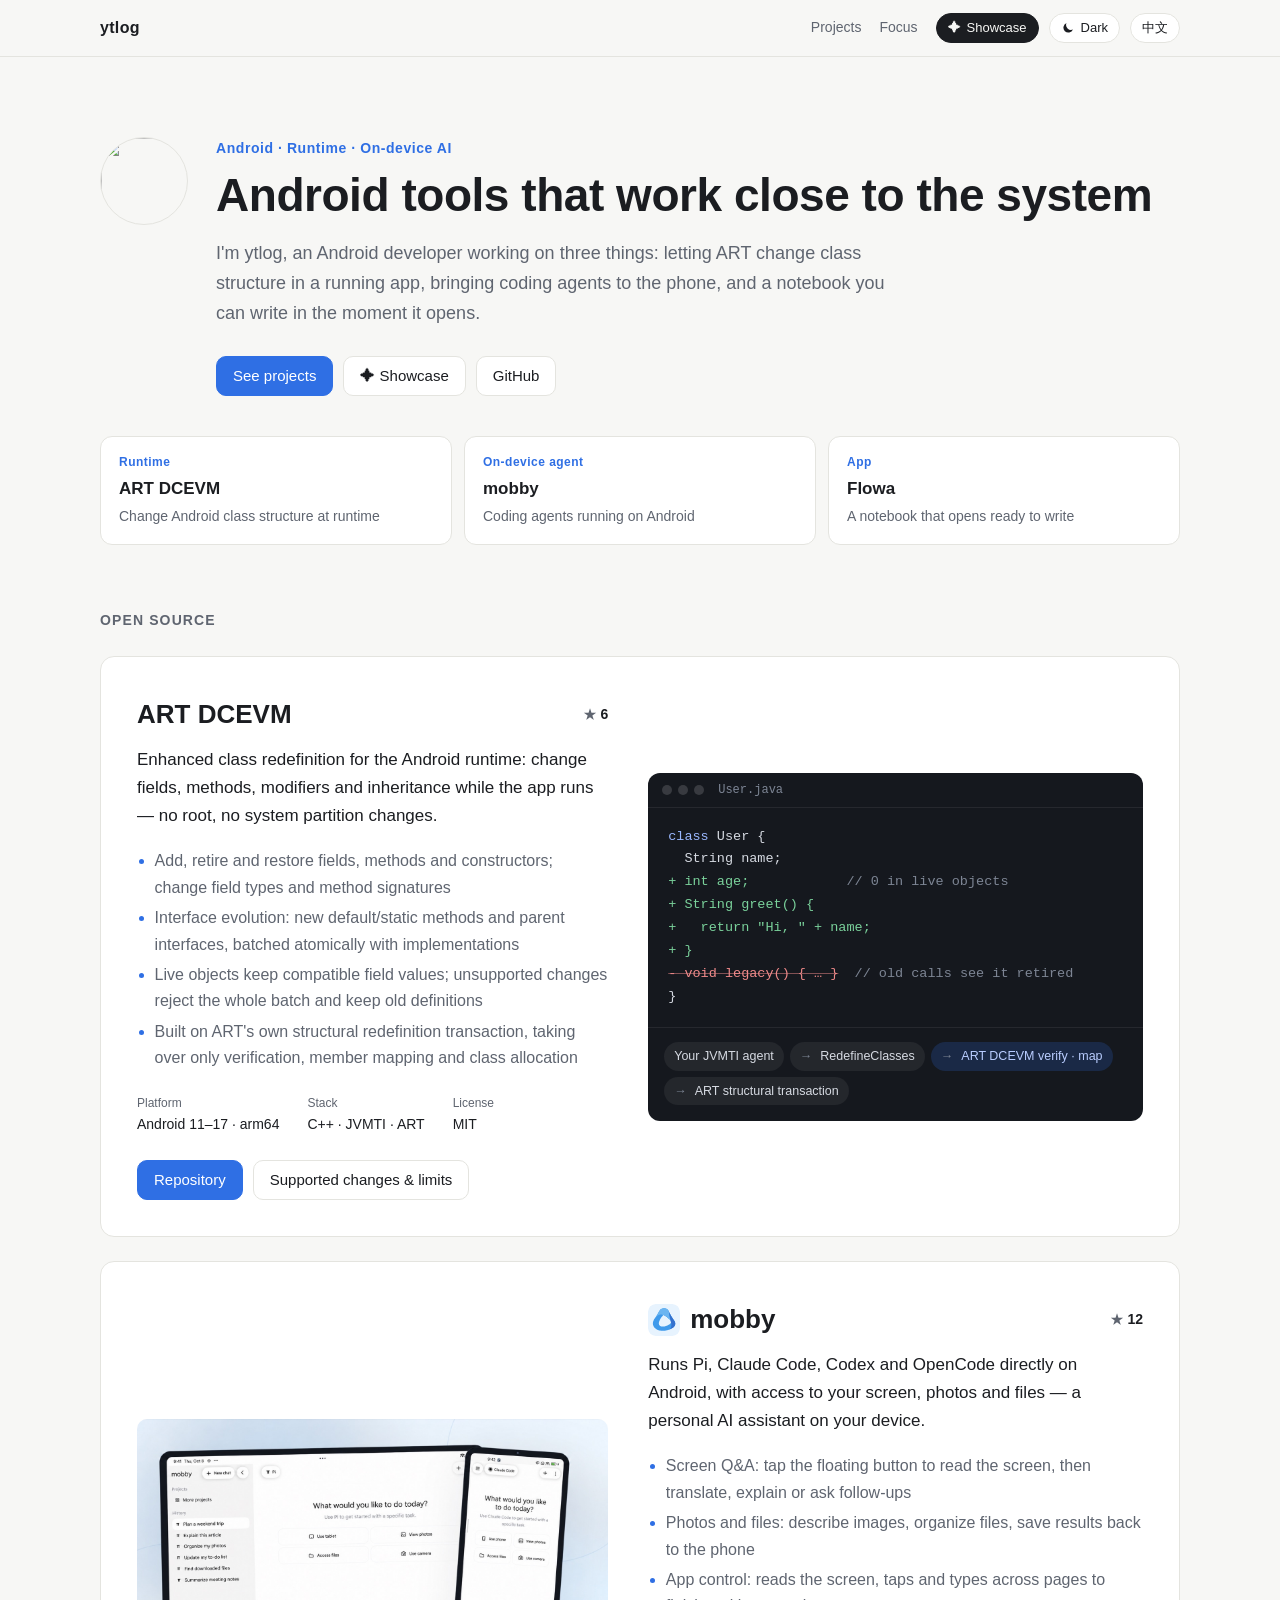
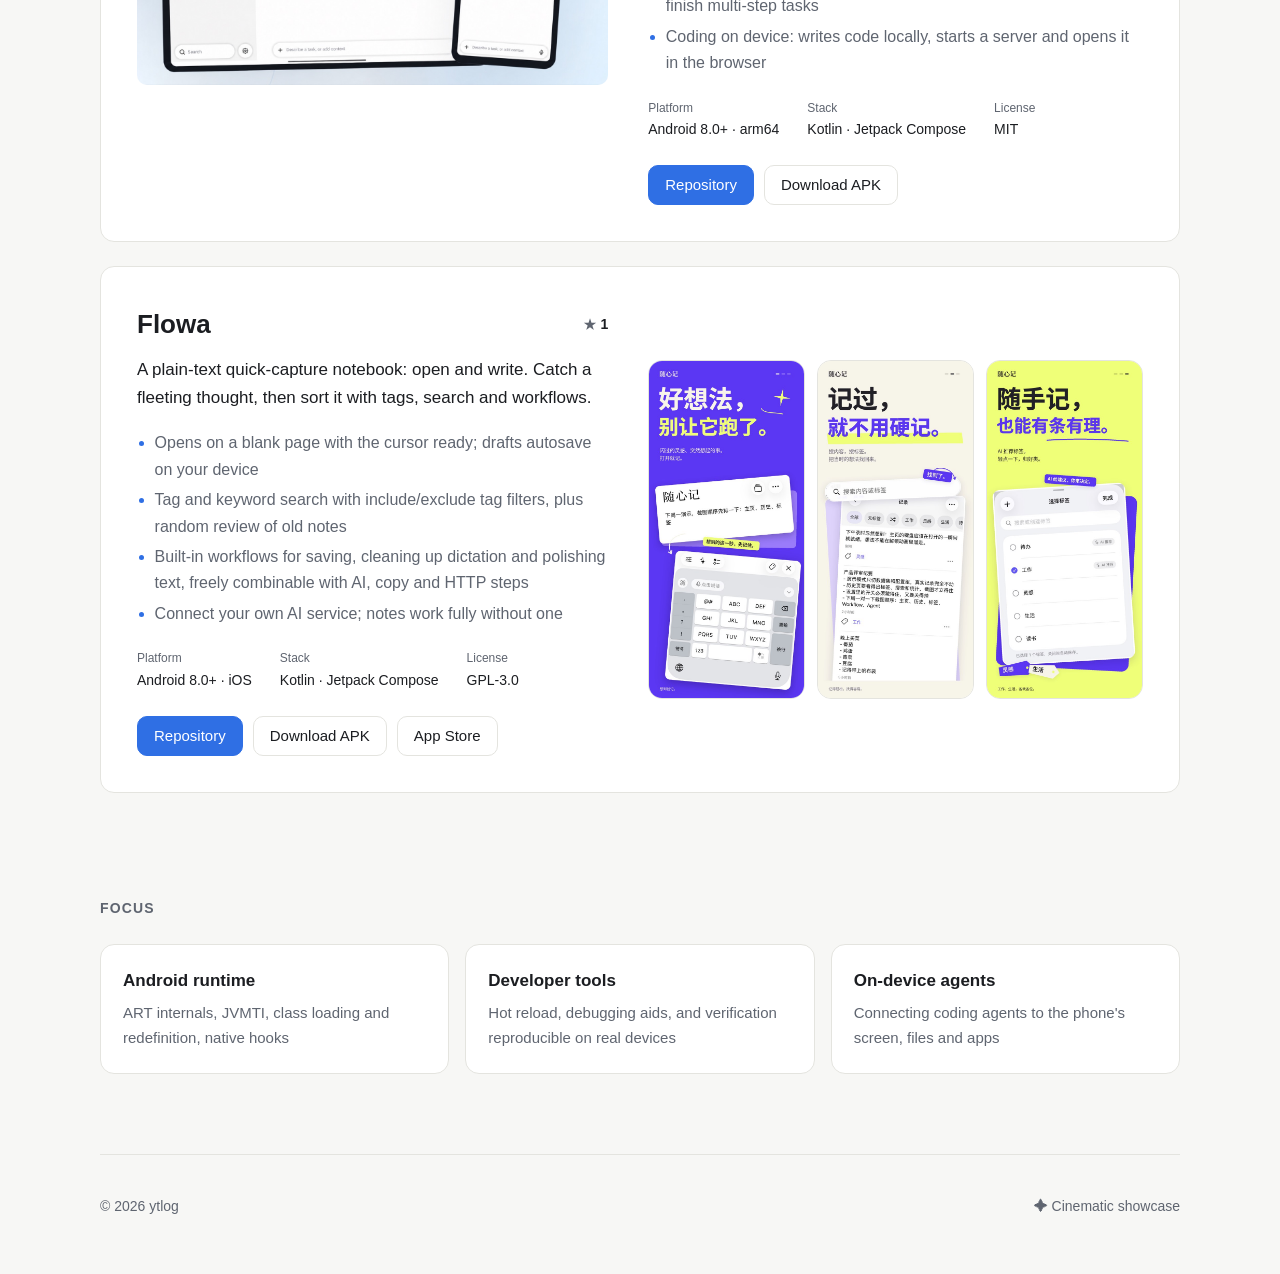
==== index.html @ 9a49a9da "Version overview assets so cached old files are not reused style.css and main.js used to hold the ci" ====
<!doctype html>
<html lang="zh-CN">
<head>
  <meta charset="utf-8">
  <meta name="viewport" content="width=device-width, initial-scale=1">
  <title>ytlog · 作品集</title>
  <meta name="description" content="ytlog 的开源作品：ART DCEVM（Android 运行时类结构热重定义）、mobby（在 Android 上运行 Code Agent）与随心记 Flowa（打开即写的速记应用）。">
  <meta property="og:title" content="ytlog · Portfolio">
  <meta property="og:description" content="ART DCEVM, mobby and Flowa — Android runtime, on-device agent and note-taking projects.">
  <meta property="og:image" content="https://ytlog.github.io/assets/mobby-poster-en.jpg">
  <link rel="icon" href="https://github.com/ytlog.png?size=64">
  <script>
    (function () {
      var t = new URLSearchParams(location.search).get("theme");
      if (!t) { try { t = localStorage.getItem("theme"); } catch (e) {} }
      if (t === "black" || t === "white") document.documentElement.dataset.theme = t;
    })();
  </script>
  <link rel="stylesheet" href="style.css?v=2">
</head>
<body>
  <header class="topbar">
    <div class="wrap topbar-inner">
      <a class="brand" href="#top">ytlog</a>
      <nav class="nav">
        <a class="nav-text" href="#projects" data-i18n="nav.projects">作品</a>
        <a class="nav-text" href="#focus" data-i18n="nav.focus">方向</a>
        <a class="chip showcase-link" href="showcase.html"><span aria-hidden="true">✦</span><span data-i18n="nav.showcase">沉浸版</span></a>
        <button class="chip" id="theme-toggle" type="button" aria-label="Toggle dark mode">
          <svg class="i-moon" viewBox="0 0 24 24" aria-hidden="true"><path d="M20.5 14.6A8.5 8.5 0 0 1 9.4 3.5a8.5 8.5 0 1 0 11.1 11.1z"/></svg>
          <svg class="i-sun" viewBox="0 0 24 24" aria-hidden="true"><circle cx="12" cy="12" r="4.2"/><path d="M12 1.8v3M12 19.2v3M1.8 12h3M19.2 12h3M4.8 4.8l2.1 2.1M17.1 17.1l2.1 2.1M4.8 19.2l2.1-2.1M17.1 6.9l2.1-2.1"/></svg>
          <span class="chip-label" id="theme-label">深色</span>
        </button>
        <button class="chip" id="lang-toggle" type="button" aria-label="Switch language">EN</button>
      </nav>
    </div>
  </header>

  <main id="top">
    <section class="hero wrap">
      <img class="avatar" src="https://github.com/ytlog.png?size=192" alt="" width="88" height="88">
      <div>
        <p class="eyebrow" data-i18n="hero.eyebrow">Android · 运行时 · 端侧 AI</p>
        <h1 data-i18n="hero.title">做贴近系统的 Android 工具</h1>
        <p class="lede" data-i18n="hero.lede">我是 ytlog，一名 Android 开发者。正在做三件事：让 ART 支持运行中修改类结构，把 Code Agent 搬到手机上，以及一款打开即写的速记应用。</p>
        <div class="hero-links">
          <a class="btn primary" href="#projects" data-i18n="hero.cta">看作品</a>
          <a class="btn" href="showcase.html"><span aria-hidden="true">✦</span>&nbsp;<span data-i18n="hero.showcase">沉浸版</span></a>
          <a class="btn" href="https://github.com/ytlog" target="_blank" rel="noopener">GitHub</a>
        </div>
      </div>
    </section>

    <!-- At a glance: one line per project -->
    <section class="wrap glance" aria-label="Projects at a glance">
      <a class="glance-card" href="#dcevm">
        <span class="glance-kind" data-i18n="kind.runtime">运行时</span>
        <strong>ART DCEVM</strong>
        <span data-i18n="dcevm.short">运行中修改 Android 类结构</span>
      </a>
      <a class="glance-card" href="#mobby">
        <span class="glance-kind" data-i18n="kind.agent">端侧 Agent</span>
        <strong>mobby</strong>
        <span data-i18n="mobby.short">在 Android 上运行 Code Agent</span>
      </a>
      <a class="glance-card" href="#flowa">
        <span class="glance-kind" data-i18n="kind.app">应用</span>
        <strong>Flowa</strong>
        <span data-i18n="flowa.short">打开即写的速记工具</span>
      </a>
    </section>

    <section id="projects" class="wrap section">
      <h2 class="section-title" data-i18n="projects.title">开源作品</h2>

      <!-- ART DCEVM -->
      <article class="project" id="dcevm">
        <div class="project-body">
          <div class="project-head">
            <h3>ART DCEVM</h3>
            <span class="stars" data-repo="art-dcevm" title="GitHub stars">★ <b>6</b></span>
          </div>
          <p class="tagline" data-i18n="dcevm.tagline">Android 运行时类重定义增强库：应用运行中修改字段、方法、修饰符与继承关系，无需 root，不改系统分区。</p>
          <ul class="points">
            <li data-i18n="dcevm.p1">字段、方法、构造器的新增、退役与恢复，字段类型与方法签名变化</li>
            <li data-i18n="dcevm.p2">接口演进：新增 default/static 方法与父接口，与实现类同批原子提交</li>
            <li data-i18n="dcevm.p3">已有对象保留兼容字段值；不支持的变化整批拒绝，旧定义不受影响</li>
            <li data-i18n="dcevm.p4">以 ART 自带的结构重定义事务为引擎，只接管校验、成员映射与类分配</li>
          </ul>
          <dl class="facts">
            <div><dt data-i18n="facts.platform">平台</dt><dd>Android 11–17 · arm64</dd></div>
            <div><dt data-i18n="facts.stack">技术</dt><dd>C++ · JVMTI · ART</dd></div>
            <div><dt data-i18n="facts.license">许可</dt><dd>MIT</dd></div>
          </dl>
          <div class="project-links">
            <a class="btn primary" href="https://github.com/ytlog/art-dcevm" target="_blank" rel="noopener" data-i18n="links.repo">查看仓库</a>
            <a class="btn" href="https://github.com/ytlog/art-dcevm/blob/main/docs/LIMITATIONS.md" target="_blank" rel="noopener" data-i18n-href="dcevm.docsHref" data-i18n="dcevm.docs">支持范围与限制</a>
          </div>
        </div>
        <figure class="project-visual code-card" aria-label="Class change example">
          <div class="code-bar"><span></span><span></span><span></span><em>User.java</em></div>
<pre><code><span class="k">class</span> User {
  String name;
<span class="add">+ int age;</span>            <span class="c" data-i18n="code.c1">// 已有对象为 0</span>
<span class="add">+ String greet() {</span>
<span class="add">+   return "Hi, " + name;</span>
<span class="add">+ }</span>
<span class="del">- void legacy() { … }</span>  <span class="c" data-i18n="code.c2">// 旧调用按退役语义</span>
}</code></pre>
          <figcaption>
            <ol class="flow">
              <li data-i18n="flow.1">你的 JVMTI Agent</li>
              <li>RedefineClasses</li>
              <li data-i18n="flow.3">ART DCEVM 校验 · 映射</li>
              <li data-i18n="flow.4">ART 结构事务</li>
            </ol>
          </figcaption>
        </figure>
      </article>

      <!-- mobby -->
      <article class="project" id="mobby">
        <div class="project-body">
          <div class="project-head">
            <h3><img class="icon" src="assets/mobby-icon.svg" alt="" width="32" height="32">mobby</h3>
            <span class="stars" data-repo="mobby" title="GitHub stars">★ <b>12</b></span>
          </div>
          <p class="tagline" data-i18n="mobby.tagline">让 Pi、Claude Code、Codex、OpenCode 直接在 Android 设备上运行，接入屏幕、相册与文件，成为你的个人 AI 助手。</p>
          <ul class="points">
            <li data-i18n="mobby.p1">页面问答：悬浮球识别屏幕，翻译、解释、继续追问</li>
            <li data-i18n="mobby.p2">照片与文件：描述图片、整理文件，结果存回手机</li>
            <li data-i18n="mobby.p3">操作 App：读屏、点按、输入，跨页面完成多步任务</li>
            <li data-i18n="mobby.p4">设备上编程：在本机写代码、起本地服务并在浏览器打开</li>
          </ul>
          <dl class="facts">
            <div><dt data-i18n="facts.platform">平台</dt><dd>Android 8.0+ · arm64</dd></div>
            <div><dt data-i18n="facts.stack">技术</dt><dd>Kotlin · Jetpack Compose</dd></div>
            <div><dt data-i18n="facts.license">许可</dt><dd>MIT</dd></div>
          </dl>
          <div class="project-links">
            <a class="btn primary" href="https://github.com/ytlog/mobby" target="_blank" rel="noopener" data-i18n="links.repo">查看仓库</a>
            <a class="btn" href="https://github.com/ytlog/mobby/releases" target="_blank" rel="noopener" data-i18n="links.apk">下载 APK</a>
          </div>
        </div>
        <figure class="project-visual poster">
          <img src="assets/mobby-poster-zh.jpg" data-src-zh="assets/mobby-poster-zh.jpg" data-src-en="assets/mobby-poster-en.jpg" alt="mobby 在 Android 平板与手机上" data-i18n-alt="mobby.alt" width="1400" height="788" loading="lazy">
        </figure>
      </article>

      <!-- Flowa -->
      <article class="project" id="flowa">
        <div class="project-body">
          <div class="project-head">
            <h3>Flowa<small data-i18n="flowa.cn">随心记</small></h3>
            <span class="stars" data-repo="Flowa" title="GitHub stars">★ <b>1</b></span>
          </div>
          <p class="tagline" data-i18n="flowa.tagline">打开即写的纯文本速记工具：接住一闪而过的想法，再用标签、搜索和工作流慢慢整理。</p>
          <ul class="points">
            <li data-i18n="flowa.p1">打开即是空白页：光标就绪，草稿自动保存在本机</li>
            <li data-i18n="flowa.p2">标签与关键词搜索，支持包含、排除标签筛选，随机回顾旧记录</li>
            <li data-i18n="flowa.p3">内置保存、整理口述、润色文案等工作流，可自由组合 AI、复制与 HTTP 步骤</li>
            <li data-i18n="flowa.p4">连接自己的 AI 服务；不配置也能完整使用记录功能</li>
          </ul>
          <dl class="facts">
            <div><dt data-i18n="facts.platform">平台</dt><dd>Android 8.0+ · iOS</dd></div>
            <div><dt data-i18n="facts.stack">技术</dt><dd>Kotlin · Jetpack Compose</dd></div>
            <div><dt data-i18n="facts.license">许可</dt><dd>GPL-3.0</dd></div>
          </dl>
          <div class="project-links">
            <a class="btn primary" href="https://github.com/ytlog/Flowa" target="_blank" rel="noopener" data-i18n="links.repo">查看仓库</a>
            <a class="btn" href="https://github.com/ytlog/Flowa/releases/latest" target="_blank" rel="noopener" data-i18n="links.apk">下载 APK</a>
            <a class="btn" href="https://apps.apple.com/cn/app/%E9%9A%8F%E5%BF%83%E8%AE%B0-%E6%89%93%E5%BC%80%E5%8D%B3%E5%86%99/id6778762693" target="_blank" rel="noopener">App Store</a>
          </div>
        </div>
        <figure class="project-visual phones">
          <img src="assets/flowa-quick-capture.jpg" alt="打开即写，随时接住灵感" data-i18n-alt="flowa.alt1" width="598" height="1300" loading="lazy">
          <img src="assets/flowa-search-and-review.jpg" alt="搜索内容和标签，找回记录" data-i18n-alt="flowa.alt2" width="598" height="1300" loading="lazy">
          <img src="assets/flowa-tags.jpg" alt="通过标签整理零散想法" data-i18n-alt="flowa.alt3" width="598" height="1300" loading="lazy">
        </figure>
      </article>
    </section>

    <section id="focus" class="wrap section">
      <h2 class="section-title" data-i18n="focus.title">关注方向</h2>
      <div class="focus-grid">
        <div class="focus">
          <h3 data-i18n="focus.a.t">Android 运行时</h3>
          <p data-i18n="focus.a.d">ART 内部机制、JVMTI、类加载与重定义、Native Hook</p>
        </div>
        <div class="focus">
          <h3 data-i18n="focus.b.t">开发者工具</h3>
          <p data-i18n="focus.b.d">热重载、调试辅助，以及在真机上可复核的验证流程</p>
        </div>
        <div class="focus">
          <h3 data-i18n="focus.c.t">端侧智能体</h3>
          <p data-i18n="focus.c.d">把 Code Agent 接入手机的屏幕、文件与应用能力</p>
        </div>
      </div>
    </section>
  </main>

  <footer class="wrap footer">
    <span>© 2026 ytlog</span>
    <a href="showcase.html"><span aria-hidden="true">✦</span> <span data-i18n="footer.showcase">沉浸版作品集</span></a>
  </footer>

  <script src="main.js?v=2"></script>
</body>
</html>
---- style.css ----
/* Overview page. Light by default, dark from the system or the toggle.
   The toggle stores "black" / "white", the same key the showcase page uses. */
:root {
  --bg: #f7f7f5;
  --surface: #ffffff;
  --text: #1b1d21;
  --muted: #5f6570;
  --line: #e4e4df;
  --accent: #2f6fe4;
  --accent-ink: #ffffff;
  --code-bg: #15181e;
  --code-text: #d6dae2;
  --code-muted: #7d8594;
  --add: #7ad19b;
  --del: #f08a8a;
  --radius: 14px;
  --mono: ui-monospace, SFMono-Regular, Menlo, Consolas, monospace;
  color-scheme: light;
}

@media (prefers-color-scheme: dark) {
  :root:not([data-theme="white"]) {
    --bg: #101216;
    --surface: #171a20;
    --text: #e8eaee;
    --muted: #9aa1ad;
    --line: #262a32;
    --accent: #6c9bff;
    --accent-ink: #0d1016;
    --code-bg: #0b0d11;
    color-scheme: dark;
  }
}
:root[data-theme="black"] {
  --bg: #101216;
  --surface: #171a20;
  --text: #e8eaee;
  --muted: #9aa1ad;
  --line: #262a32;
  --accent: #6c9bff;
  --accent-ink: #0d1016;
  --code-bg: #0b0d11;
  color-scheme: dark;
}

* { box-sizing: border-box; }
html { scroll-behavior: smooth; scroll-padding-top: 72px; }
body {
  margin: 0;
  background: var(--bg);
  color: var(--text);
  font: 16px/1.65 -apple-system, BlinkMacSystemFont, "Segoe UI", "PingFang SC", "Hiragino Sans GB", "Microsoft YaHei", sans-serif;
  -webkit-font-smoothing: antialiased;
}
a { color: inherit; }
.wrap { width: min(1080px, 100% - 32px); margin-inline: auto; }

/* top bar */
.topbar {
  position: sticky; top: 0; z-index: 10;
  background: color-mix(in srgb, var(--bg) 85%, transparent);
  backdrop-filter: saturate(1.4) blur(10px);
  border-bottom: 1px solid var(--line);
}
.topbar-inner { display: flex; align-items: center; justify-content: space-between; height: 56px; }
.brand { font-weight: 700; text-decoration: none; letter-spacing: .02em; }
.nav { display: flex; align-items: center; gap: 10px; font-size: 14px; }
.nav-text { text-decoration: none; color: var(--muted); margin-right: 8px; }
.nav-text:hover { color: var(--text); }
.chip {
  display: inline-flex; align-items: center; gap: 6px; height: 30px;
  font: inherit; font-size: 13px; cursor: pointer; text-decoration: none;
  padding: 0 11px; border-radius: 999px;
  border: 1px solid var(--line); background: var(--surface); color: var(--text);
}
.chip:hover { border-color: var(--muted); }
.chip svg { width: 14px; height: 14px; fill: none; stroke: currentColor; stroke-width: 1.8; stroke-linecap: round; }
.chip .i-moon { fill: currentColor; stroke: none; }
.chip .i-sun { display: none; }
.dark .chip .i-sun { display: block; }
.dark .chip .i-moon { display: none; }
.showcase-link { background: var(--text); color: var(--bg); border-color: var(--text); }
.showcase-link:hover { opacity: .85; border-color: var(--text); }

/* hero */
.hero { display: flex; gap: 28px; align-items: flex-start; padding: 80px 0 40px; }
.avatar { border-radius: 50%; border: 1px solid var(--line); flex: none; }
.eyebrow { margin: 0 0 8px; color: var(--accent); font-size: 14px; font-weight: 600; letter-spacing: .04em; }
h1 { margin: 0; font-size: clamp(30px, 5vw, 46px); line-height: 1.2; letter-spacing: -.01em; }
.lede { max-width: 680px; margin: 16px 0 28px; color: var(--muted); font-size: 18px; }
.hero-links, .project-links { display: flex; flex-wrap: wrap; gap: 10px; }

.btn {
  display: inline-flex; align-items: center; height: 40px; padding: 0 16px;
  border-radius: 10px; border: 1px solid var(--line); background: var(--surface);
  font-size: 15px; font-weight: 500; text-decoration: none;
  transition: border-color .15s, transform .15s;
}
.btn:hover { border-color: var(--muted); }
.btn.primary { background: var(--accent); border-color: var(--accent); color: var(--accent-ink); }
.btn.primary:hover { transform: translateY(-1px); }

/* at a glance */
.glance { display: grid; grid-template-columns: repeat(3, 1fr); gap: 12px; padding-bottom: 24px; }
.glance-card {
  display: flex; flex-direction: column; gap: 2px; padding: 16px 18px;
  background: var(--surface); border: 1px solid var(--line); border-radius: 12px;
  text-decoration: none; transition: border-color .15s, transform .15s;
}
.glance-card:hover { border-color: var(--muted); transform: translateY(-1px); }
.glance-card strong { font-size: 17px; }
.glance-card span:last-child { color: var(--muted); font-size: 14px; }
.glance-kind { font-size: 12px; color: var(--accent); font-weight: 600; letter-spacing: .04em; }

/* projects */
.section { padding: 40px 0; }
.section-title { margin: 0 0 24px; font-size: 14px; font-weight: 600; color: var(--muted); text-transform: uppercase; letter-spacing: .08em; }

.project {
  display: grid; grid-template-columns: 1fr 1.05fr; gap: 40px; align-items: center;
  padding: 36px; margin-bottom: 24px; scroll-margin-top: 72px;
  background: var(--surface); border: 1px solid var(--line); border-radius: var(--radius);
}
.project:nth-of-type(even) .project-visual { order: -1; }
.project-head { display: flex; align-items: center; justify-content: space-between; gap: 12px; }
.project h3 { display: flex; align-items: center; gap: 10px; margin: 0; font-size: 26px; }
.project h3 small { font-size: 15px; font-weight: 500; color: var(--muted); }
.icon { border-radius: 8px; }
.stars { font-size: 14px; color: var(--muted); white-space: nowrap; }
.stars b { color: var(--text); font-weight: 600; }
.tagline { margin: 10px 0 18px; font-size: 17px; }
.points { margin: 0 0 22px; padding-left: 1.1em; color: var(--muted); }
.points li { margin: 4px 0; }
.points li::marker { color: var(--accent); }

.facts { display: flex; flex-wrap: wrap; gap: 8px 28px; margin: 0 0 24px; font-size: 14px; }
.facts dt { color: var(--muted); font-size: 12px; }
.facts dd { margin: 0; font-weight: 500; }

.project-visual { margin: 0; min-width: 0; }
.poster img { display: block; width: 100%; height: auto; border-radius: 10px; }
.phones { display: grid; grid-template-columns: repeat(3, 1fr); gap: 12px; }
.phones img { display: block; width: 100%; height: auto; border-radius: 14px; border: 1px solid var(--line); }

/* code card */
.code-card { background: var(--code-bg); border-radius: 12px; overflow: hidden; color: var(--code-text); }
.code-bar { display: flex; align-items: center; gap: 6px; padding: 10px 14px; border-bottom: 1px solid #ffffff12; }
.code-bar span { width: 10px; height: 10px; border-radius: 50%; background: #ffffff26; }
.code-bar em { margin-left: 8px; font: 12px var(--mono); font-style: normal; color: var(--code-muted); }
.code-card pre { margin: 0; padding: 18px 20px; overflow-x: auto; font: 13.5px/1.7 var(--mono); }
.code-card .k { color: #9ab8ff; }
.code-card .add { color: var(--add); }
.code-card .del { color: var(--del); text-decoration: line-through; text-decoration-color: #f08a8a80; }
.code-card .c { color: var(--code-muted); }
.code-card figcaption { padding: 14px 16px 16px; border-top: 1px solid #ffffff12; }
.flow { display: flex; flex-wrap: wrap; gap: 6px; margin: 0; padding: 0; list-style: none; font-size: 12.5px; }
.flow li { padding: 4px 10px; border-radius: 999px; background: #ffffff10; color: var(--code-text); }
.flow li + li::before { content: "→"; margin-right: 8px; color: var(--code-muted); }
.flow li:nth-child(3) { background: #2f6fe433; color: #b9cdff; }

/* focus */
.focus-grid { display: grid; grid-template-columns: repeat(3, 1fr); gap: 16px; }
.focus { padding: 22px; background: var(--surface); border: 1px solid var(--line); border-radius: var(--radius); }
.focus h3 { margin: 0 0 6px; font-size: 17px; }
.focus p { margin: 0; color: var(--muted); font-size: 15px; }

.footer {
  display: flex; justify-content: space-between; gap: 16px; flex-wrap: wrap;
  padding: 40px 0 56px; margin-top: 40px;
  color: var(--muted); font-size: 14px; border-top: 1px solid var(--line);
}
.footer a { text-decoration: none; }
.footer a:hover { color: var(--text); }

@media (max-width: 860px) {
  .project { grid-template-columns: 1fr; gap: 28px; padding: 24px; }
  .project:nth-of-type(even) .project-visual { order: 0; }
  .focus-grid, .glance { grid-template-columns: 1fr; }
}

@media (max-width: 560px) {
  .hero { flex-direction: column; gap: 20px; padding: 40px 0 28px; }
  .avatar { width: 72px; height: 72px; }
  .nav { gap: 6px; }
  .nav-text, .chip-label { display: none; }
  .chip { padding: 0 9px; }
  .project h3 { font-size: 22px; }
  .code-card pre { font-size: 12px; padding: 14px; }
  .phones { gap: 8px; }
  .phones img { border-radius: 10px; }
}
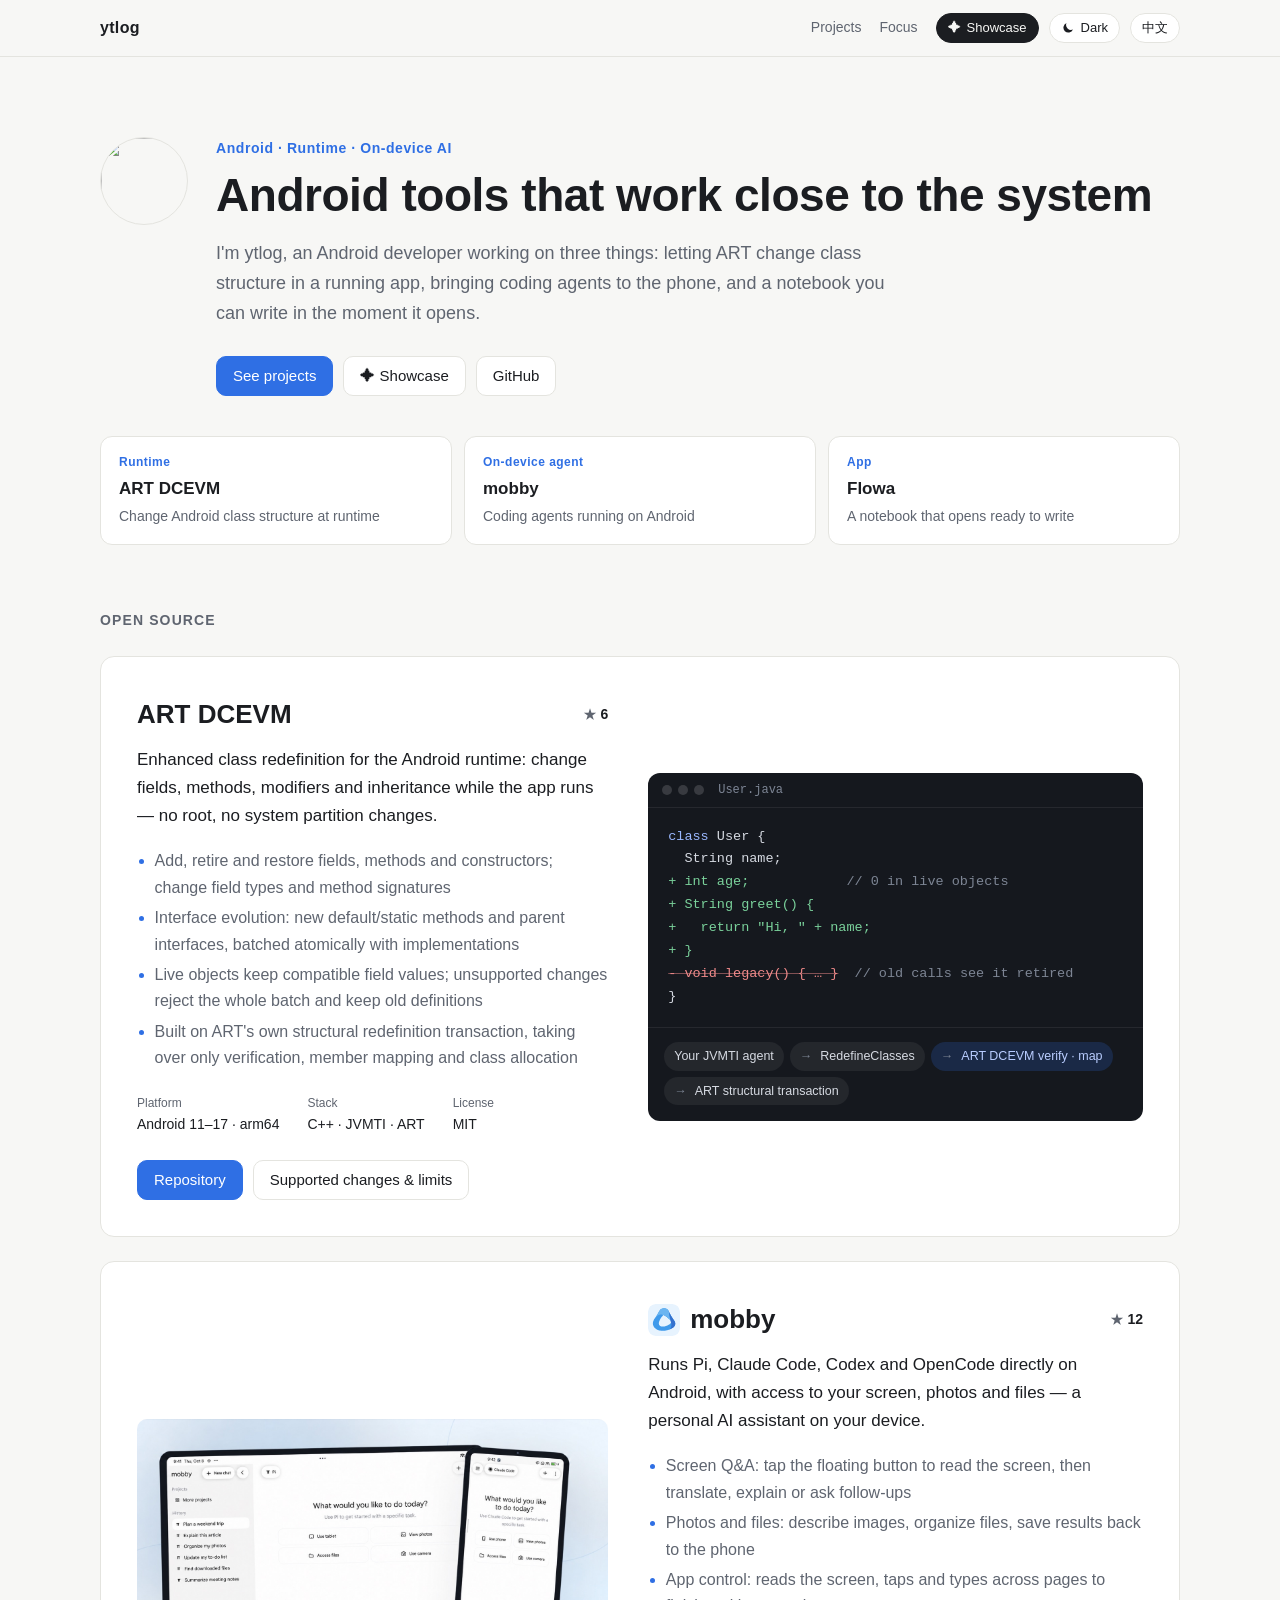
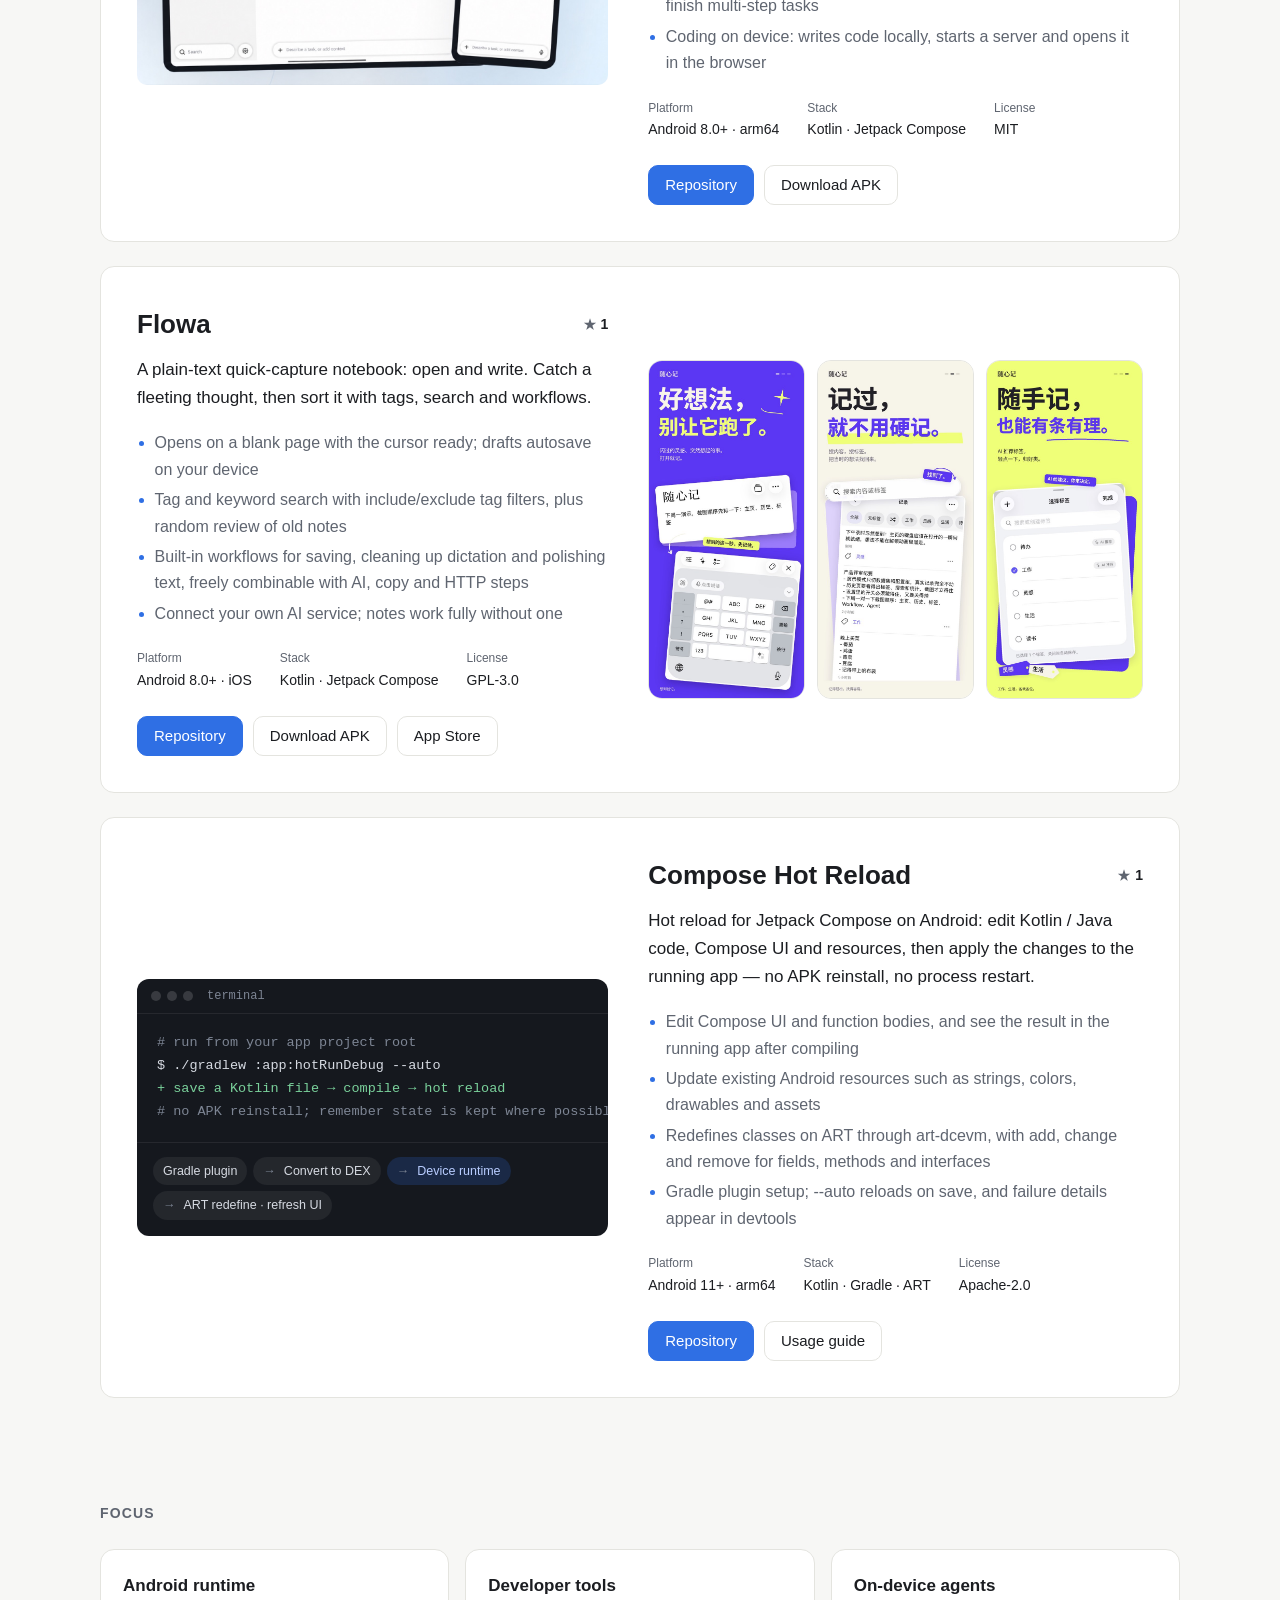
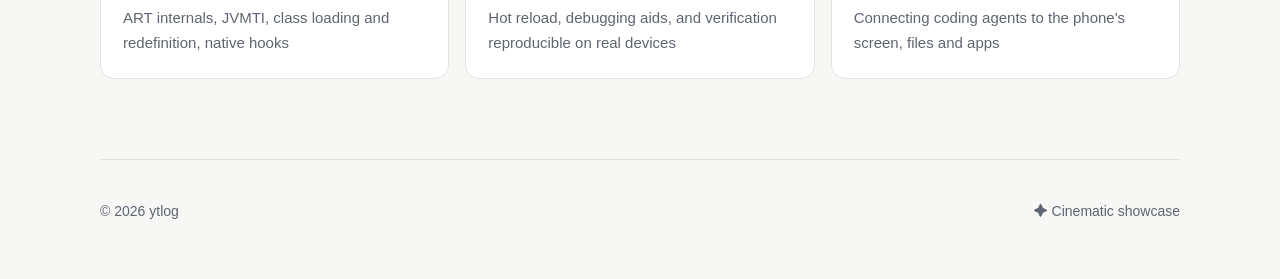
==== commit deef98dd: "Add Compose Hot Reload to the projects section Adds a project card for ytlog/android-compose-hotrelo" ====
--- a/index.html
+++ b/index.html
@@ -178,6 +178,47 @@
           <img src="assets/flowa-tags.jpg" alt="通过标签整理零散想法" data-i18n-alt="flowa.alt3" width="598" height="1300" loading="lazy">
         </figure>
       </article>
+
+      <!-- Android Compose Hot Reload -->
+      <article class="project" id="compose-hotreload">
+        <div class="project-body">
+          <div class="project-head">
+            <h3>Compose Hot Reload</h3>
+            <span class="stars" data-repo="android-compose-hotreload" title="GitHub stars">★ <b>1</b></span>
+          </div>
+          <p class="tagline" data-i18n="hotreload.tagline">为 Android Compose 应用提供热重载：修改 Kotlin / Java 代码、Compose UI 与资源后，无需重装 APK、无需重启进程，即可应用到正在运行的 App。</p>
+          <ul class="points">
+            <li data-i18n="hotreload.p1">编辑 Compose UI 与函数实现，编译后直接在运行中的 App 里看到结果</li>
+            <li data-i18n="hotreload.p2">支持修改已有的字符串、颜色、图片与 assets 等 Android 资源</li>
+            <li data-i18n="hotreload.p3">基于 art-dcevm 在 ART 上重定义类，支持字段、方法与接口的增删改</li>
+            <li data-i18n="hotreload.p4">Gradle 插件接入；--auto 模式保存即重载，失败原因在 devtools 中查看</li>
+          </ul>
+          <dl class="facts">
+            <div><dt data-i18n="facts.platform">平台</dt><dd>Android 11+ · arm64</dd></div>
+            <div><dt data-i18n="facts.stack">技术</dt><dd>Kotlin · Gradle · ART</dd></div>
+            <div><dt data-i18n="facts.license">许可</dt><dd>Apache-2.0</dd></div>
+          </dl>
+          <div class="project-links">
+            <a class="btn primary" href="https://github.com/ytlog/android-compose-hotreload" target="_blank" rel="noopener" data-i18n="links.repo">查看仓库</a>
+            <a class="btn" href="https://github.com/ytlog/android-compose-hotreload/blob/main/docs/android.md" target="_blank" rel="noopener" data-i18n="hotreload.guide">使用指南</a>
+          </div>
+        </div>
+        <figure class="project-visual code-card" aria-label="Hot reload command">
+          <div class="code-bar"><span></span><span></span><span></span><em>terminal</em></div>
+<pre><code><span class="c" data-i18n="hotreload.c1"># 在应用项目根目录运行</span>
+$ ./gradlew :app:hotRunDebug --auto
+<span class="add" data-i18n="hotreload.c3">+ 保存 Kotlin 文件 → 编译 → 热重载</span>
+<span class="c" data-i18n="hotreload.c2"># 无需重装 APK，remember 状态尽量保留</span></code></pre>
+          <figcaption>
+            <ol class="flow">
+              <li data-i18n="hotreload.f1">Gradle 插件</li>
+              <li data-i18n="hotreload.f2">转换为 DEX</li>
+              <li data-i18n="hotreload.f3">设备端运行时</li>
+              <li data-i18n="hotreload.f4">ART 重定义 · 刷新 UI</li>
+            </ol>
+          </figcaption>
+        </figure>
+      </article>
     </section>
 
     <section id="focus" class="wrap section">
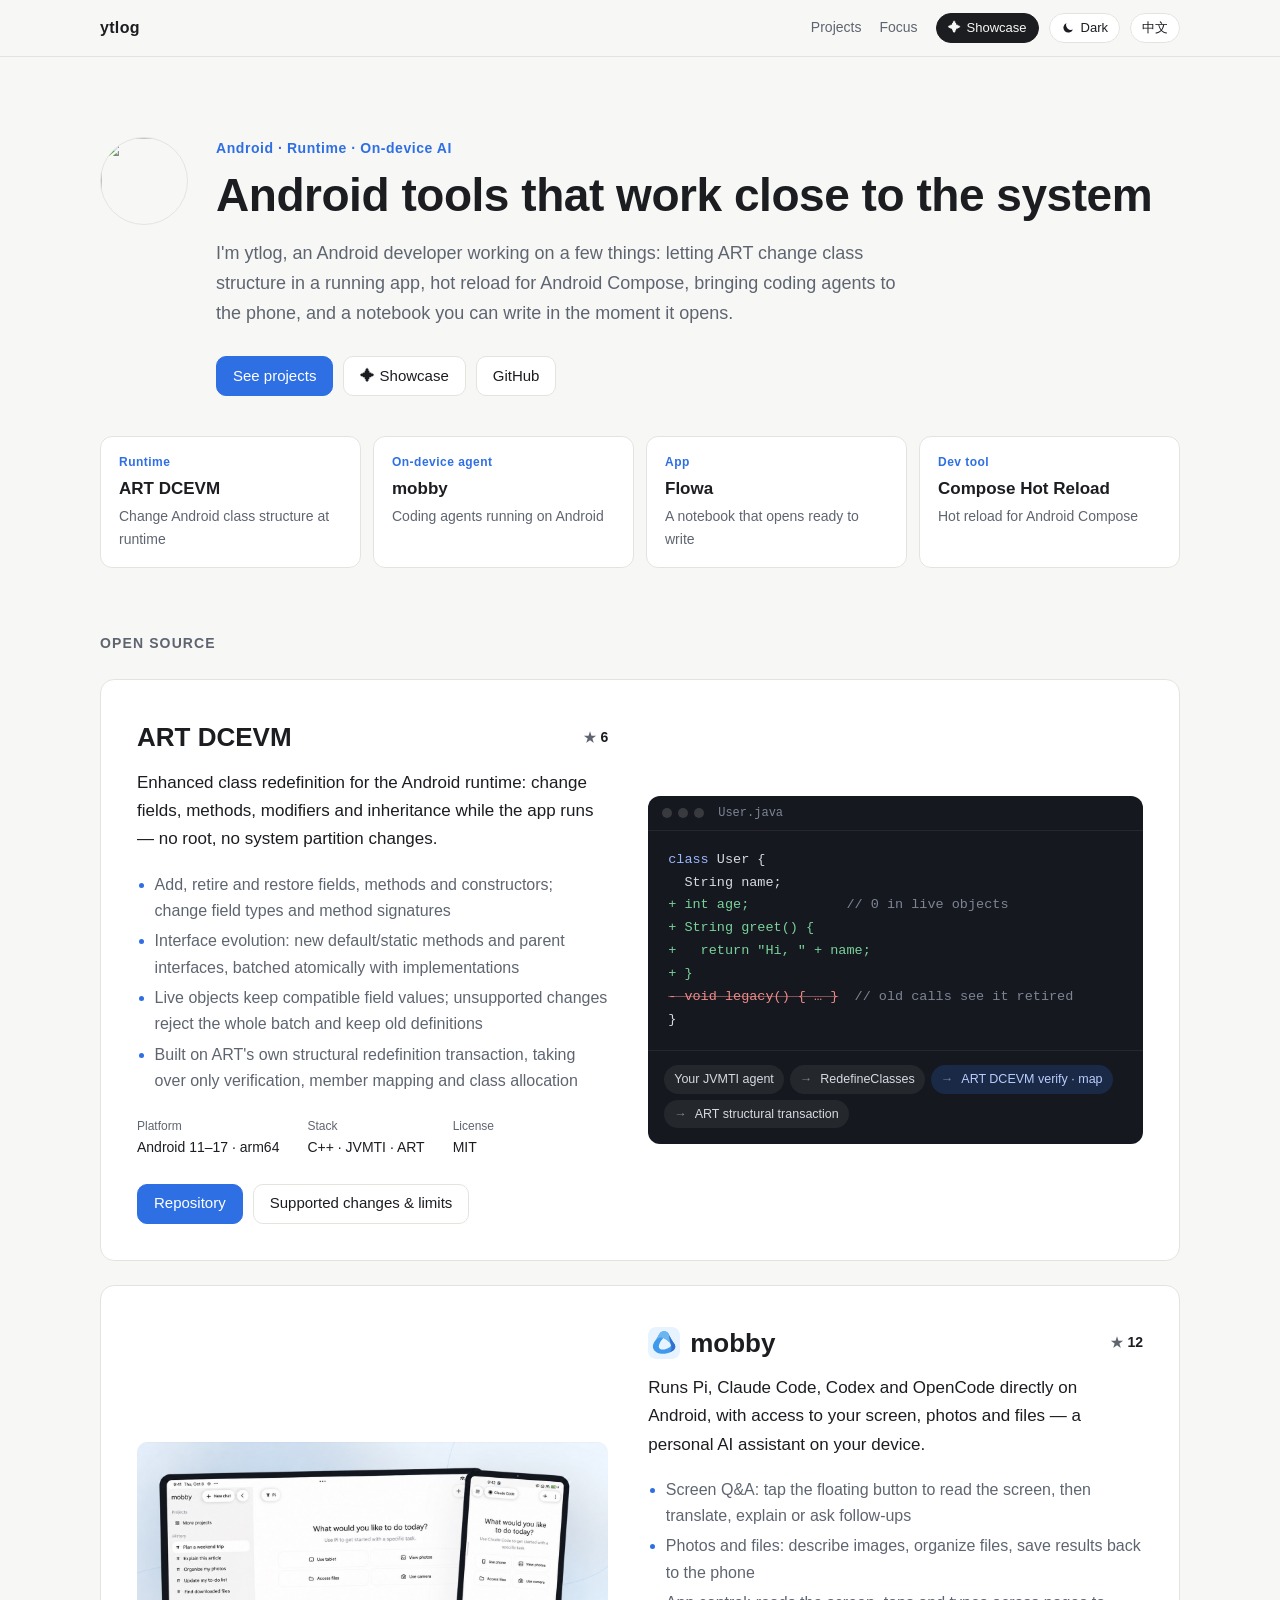
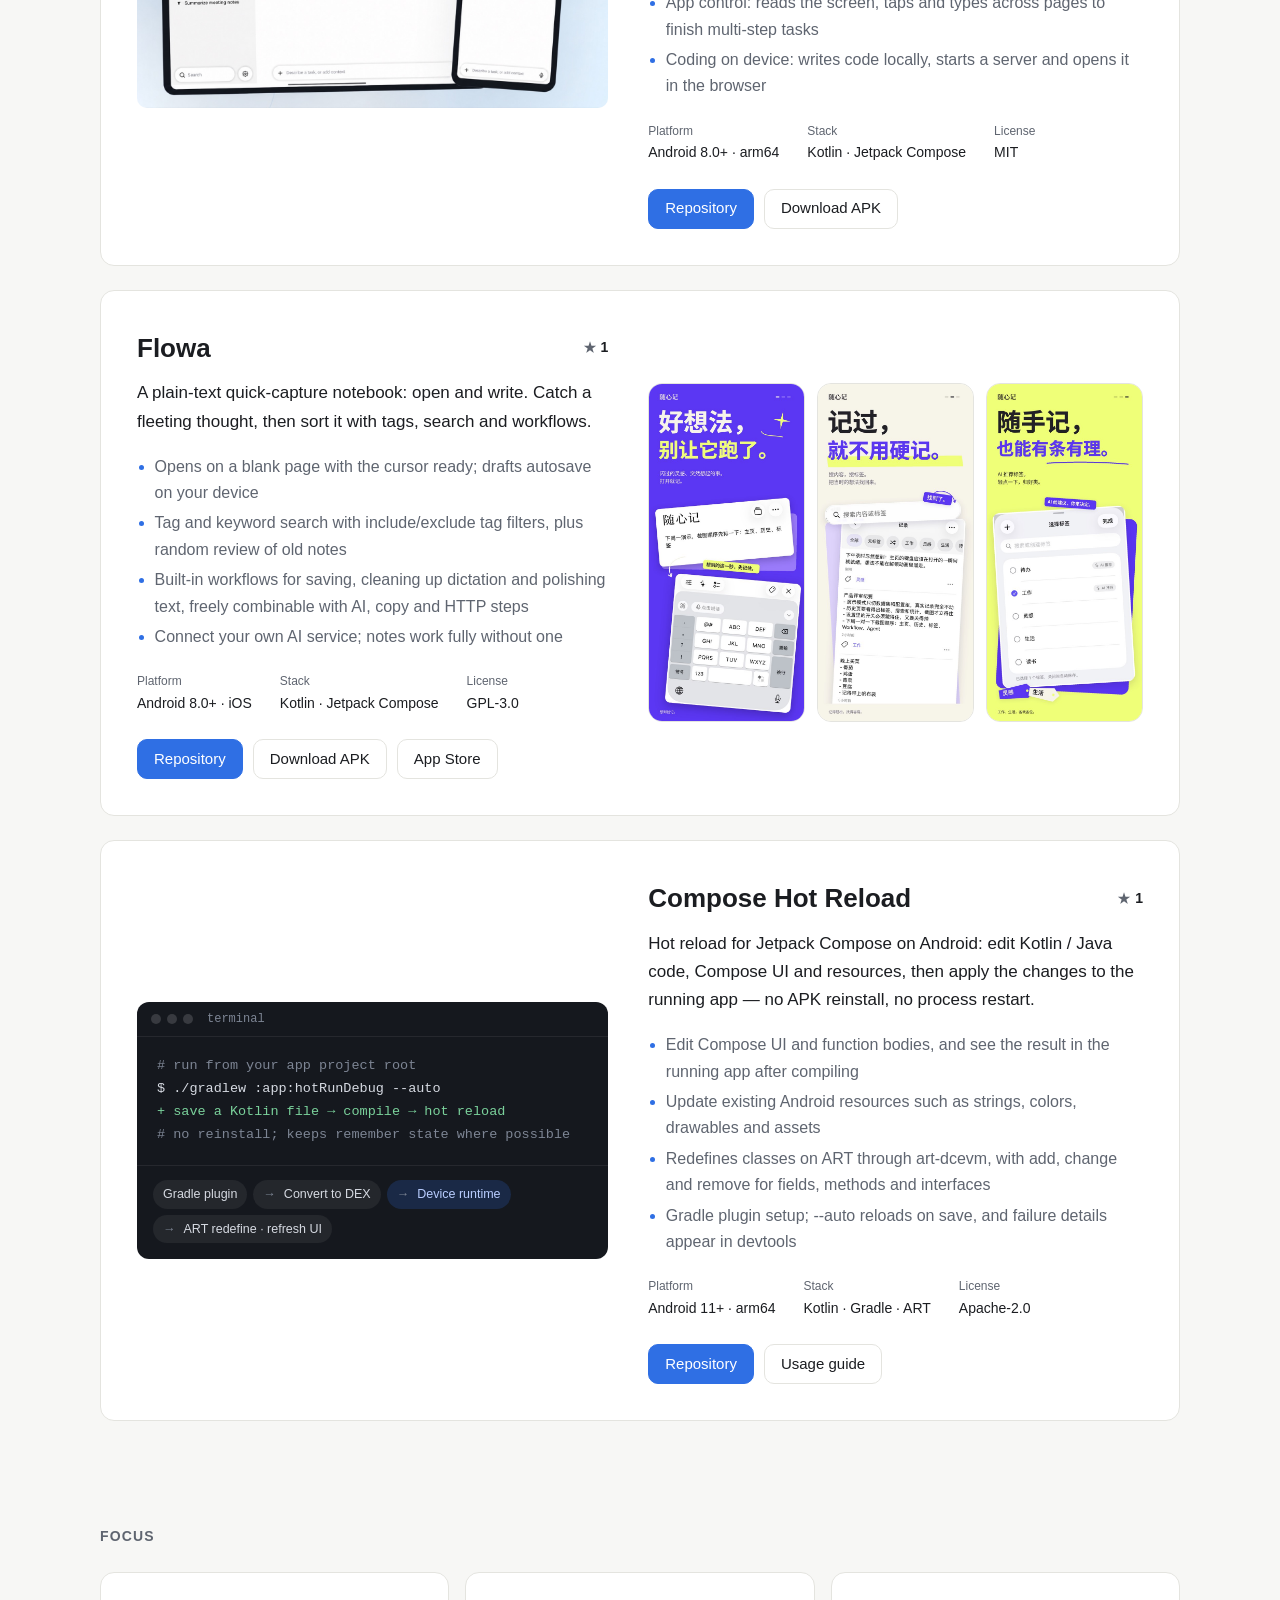
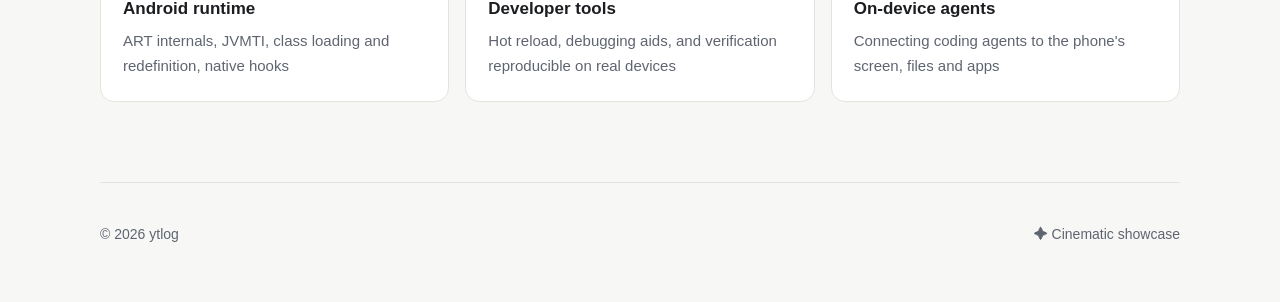
==== commit d0495fd4: "Feature Compose Hot Reload in the hero and page metadata Adds a fourth at-a-glance card, mentions th" ====
--- a/index.html
+++ b/index.html
@@ -4,9 +4,9 @@
   <meta charset="utf-8">
   <meta name="viewport" content="width=device-width, initial-scale=1">
   <title>ytlog · 作品集</title>
-  <meta name="description" content="ytlog 的开源作品：ART DCEVM（Android 运行时类结构热重定义）、mobby（在 Android 上运行 Code Agent）与随心记 Flowa（打开即写的速记应用）。">
+  <meta name="description" content="ytlog 的开源作品：ART DCEVM（Android 运行时类结构热重定义）、mobby（在 Android 上运行 Code Agent）、随心记 Flowa（打开即写的速记应用）与 Compose Hot Reload（Android Compose 热重载）。">
   <meta property="og:title" content="ytlog · Portfolio">
-  <meta property="og:description" content="ART DCEVM, mobby and Flowa — Android runtime, on-device agent and note-taking projects.">
+  <meta property="og:description" content="ART DCEVM, mobby, Flowa and Compose Hot Reload — Android runtime, on-device agent, note-taking and hot reload projects.">
   <meta property="og:image" content="https://ytlog.github.io/assets/mobby-poster-en.jpg">
   <link rel="icon" href="https://github.com/ytlog.png?size=64">
   <script>
@@ -16,7 +16,7 @@
       if (t === "black" || t === "white") document.documentElement.dataset.theme = t;
     })();
   </script>
-  <link rel="stylesheet" href="style.css?v=2">
+  <link rel="stylesheet" href="style.css?v=3">
 </head>
 <body>
   <header class="topbar">
@@ -42,7 +42,7 @@
       <div>
         <p class="eyebrow" data-i18n="hero.eyebrow">Android · 运行时 · 端侧 AI</p>
         <h1 data-i18n="hero.title">做贴近系统的 Android 工具</h1>
-        <p class="lede" data-i18n="hero.lede">我是 ytlog，一名 Android 开发者。正在做三件事：让 ART 支持运行中修改类结构，把 Code Agent 搬到手机上，以及一款打开即写的速记应用。</p>
+        <p class="lede" data-i18n="hero.lede">我是 ytlog，一名 Android 开发者。正在做几件事：让 ART 支持运行中修改类结构，为 Android Compose 带来热重载，把 Code Agent 搬到手机上，以及一款打开即写的速记应用。</p>
         <div class="hero-links">
           <a class="btn primary" href="#projects" data-i18n="hero.cta">看作品</a>
           <a class="btn" href="showcase.html"><span aria-hidden="true">✦</span>&nbsp;<span data-i18n="hero.showcase">沉浸版</span></a>
@@ -67,6 +67,11 @@
         <span class="glance-kind" data-i18n="kind.app">应用</span>
         <strong>Flowa</strong>
         <span data-i18n="flowa.short">打开即写的速记工具</span>
+      </a>
+      <a class="glance-card" href="#compose-hotreload">
+        <span class="glance-kind" data-i18n="kind.devtool">开发工具</span>
+        <strong>Compose Hot Reload</strong>
+        <span data-i18n="hotreload.short">Android Compose 热重载</span>
       </a>
     </section>
 
@@ -245,6 +250,6 @@
     <a href="showcase.html"><span aria-hidden="true">✦</span> <span data-i18n="footer.showcase">沉浸版作品集</span></a>
   </footer>
 
-  <script src="main.js?v=2"></script>
+  <script src="main.js?v=3"></script>
 </body>
 </html>
--- a/style.css
+++ b/style.css
@@ -101,7 +101,7 @@
 .btn.primary:hover { transform: translateY(-1px); }
 
 /* at a glance */
-.glance { display: grid; grid-template-columns: repeat(3, 1fr); gap: 12px; padding-bottom: 24px; }
+.glance { display: grid; grid-template-columns: repeat(4, 1fr); gap: 12px; padding-bottom: 24px; }
 .glance-card {
   display: flex; flex-direction: column; gap: 2px; padding: 16px 18px;
   background: var(--surface); border: 1px solid var(--line); border-radius: 12px;
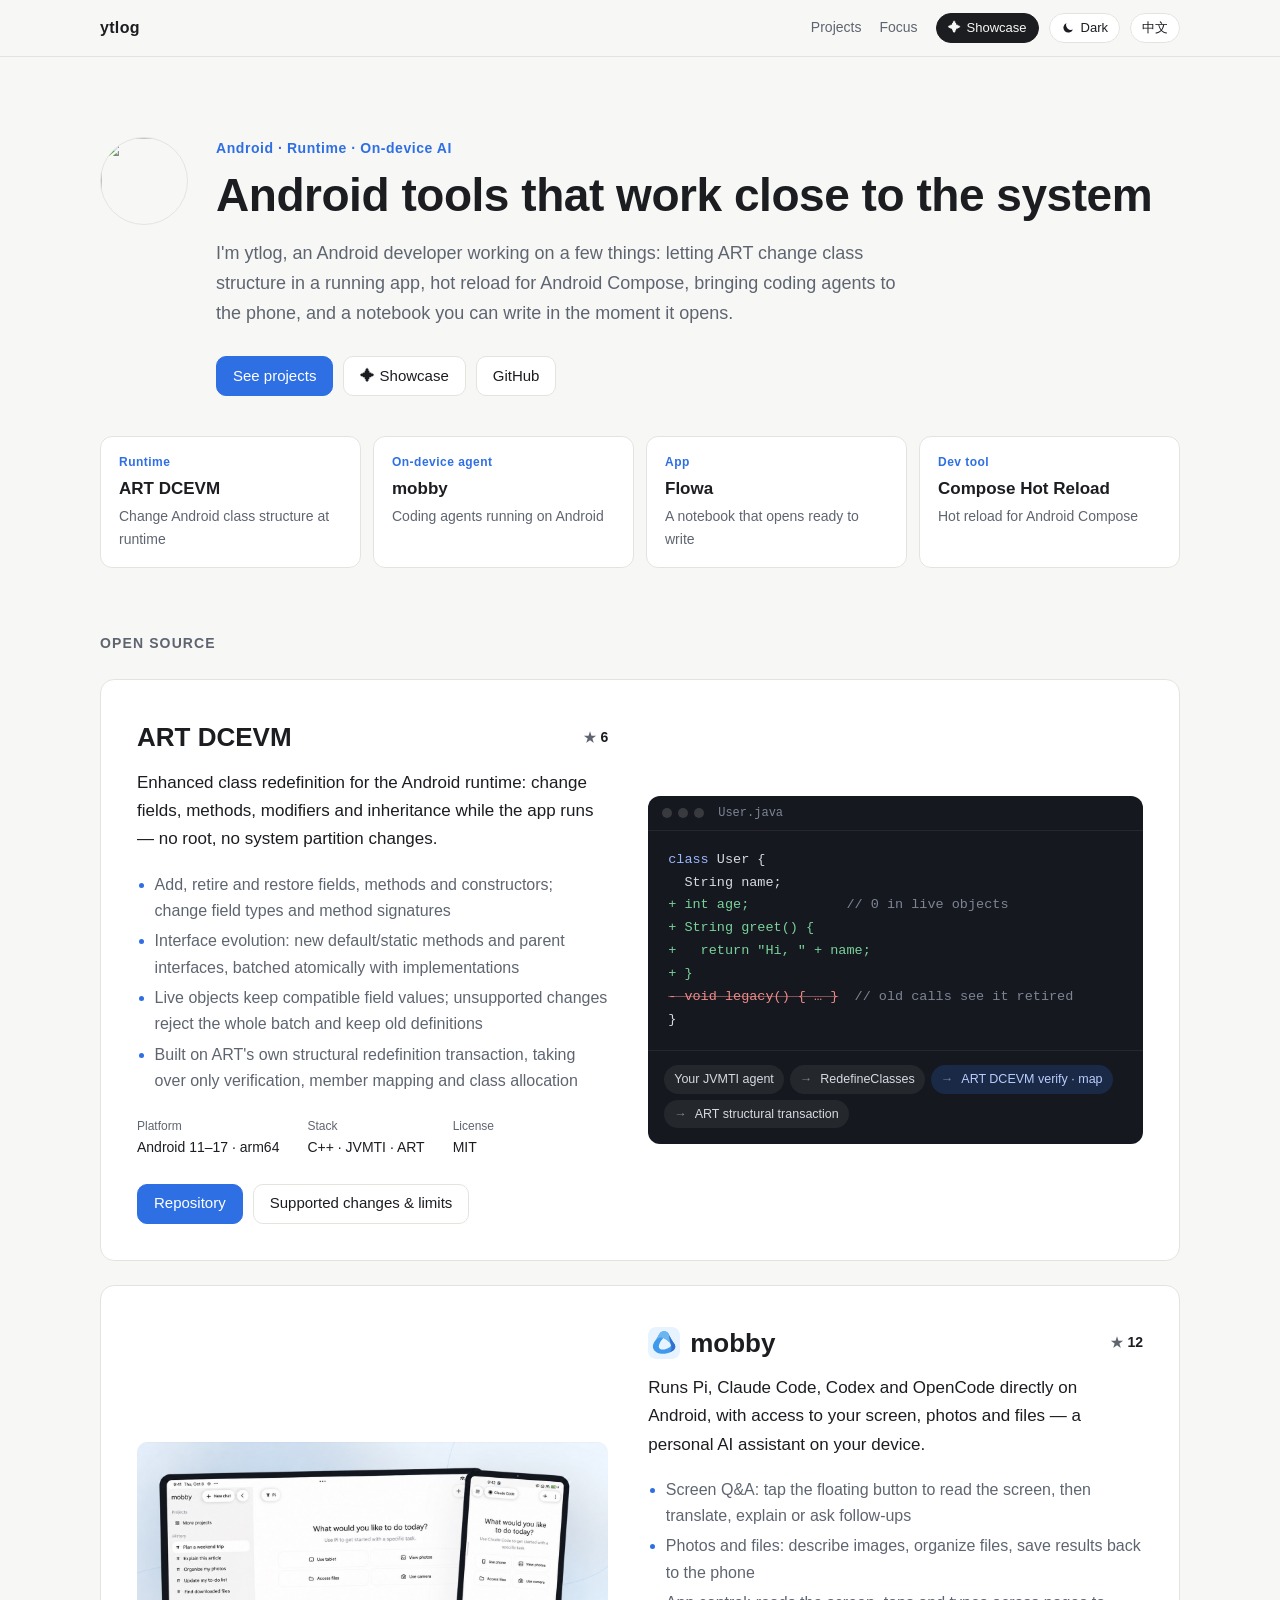
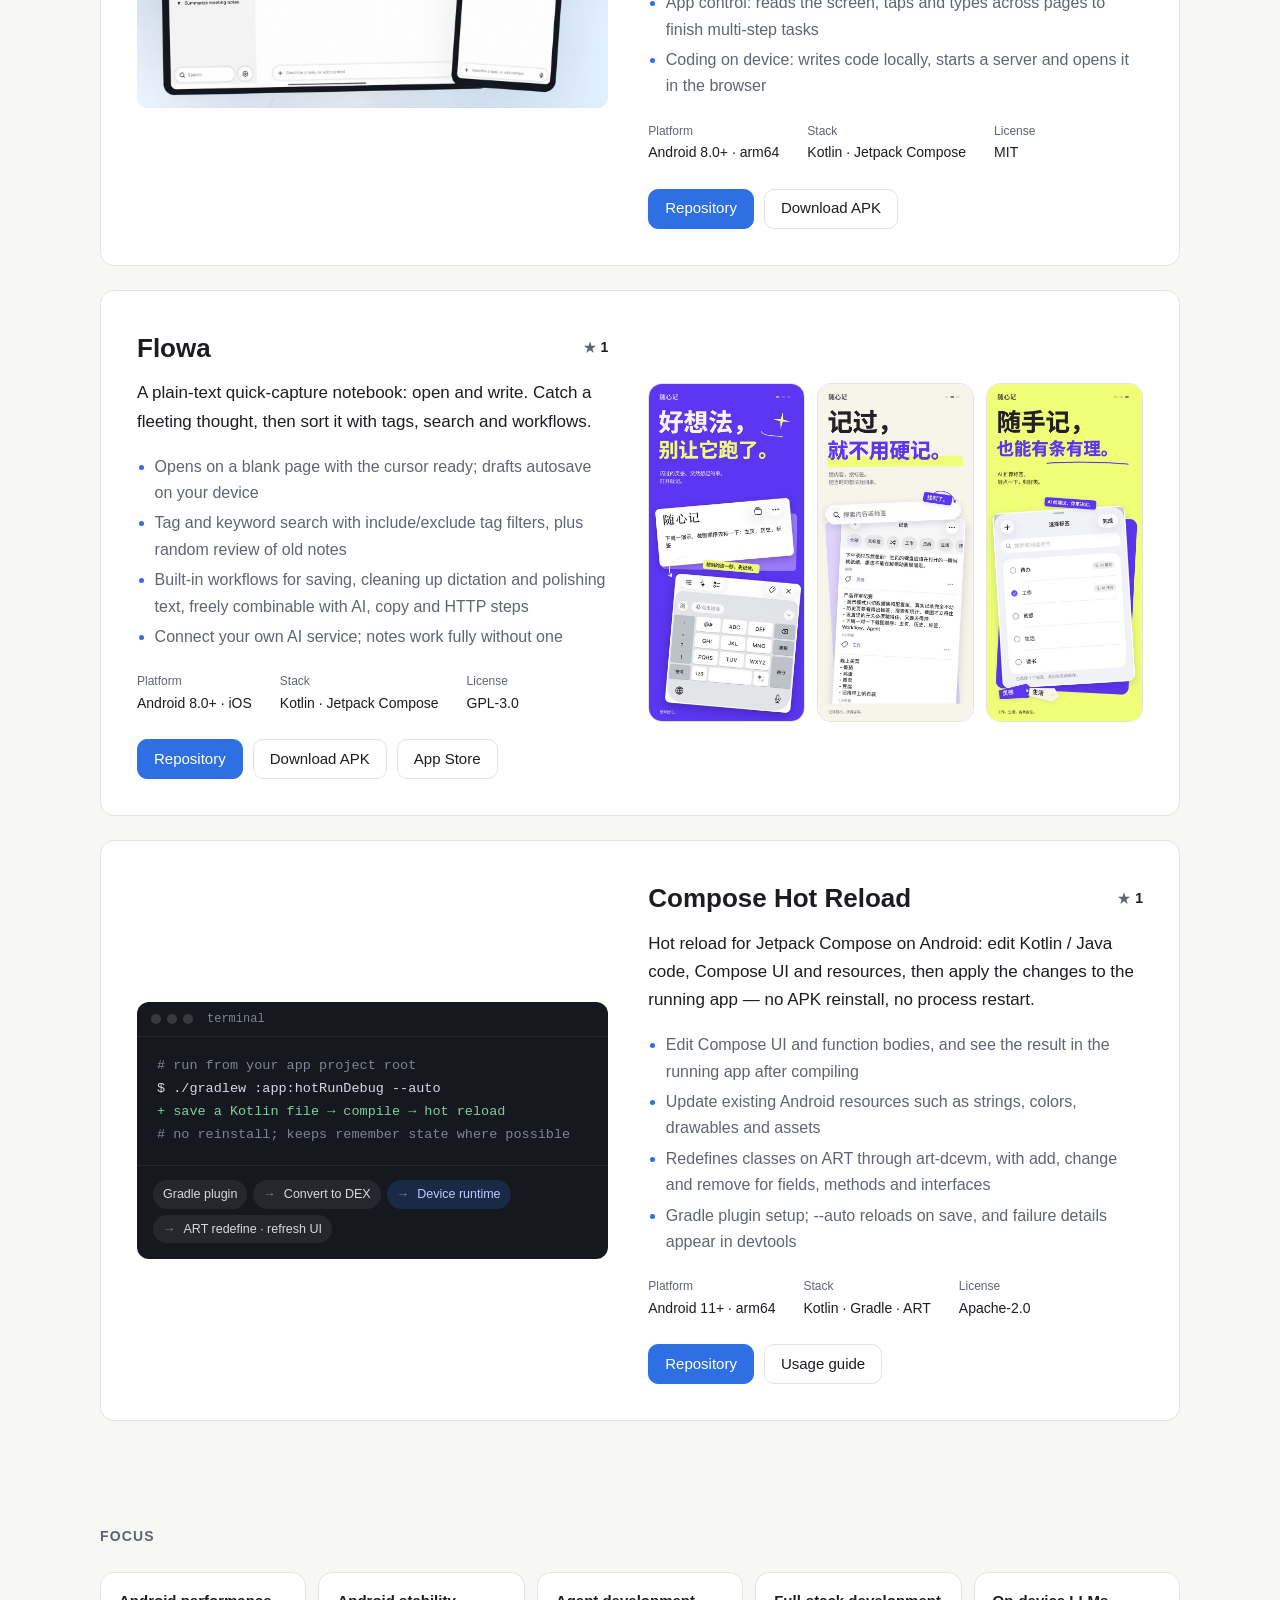
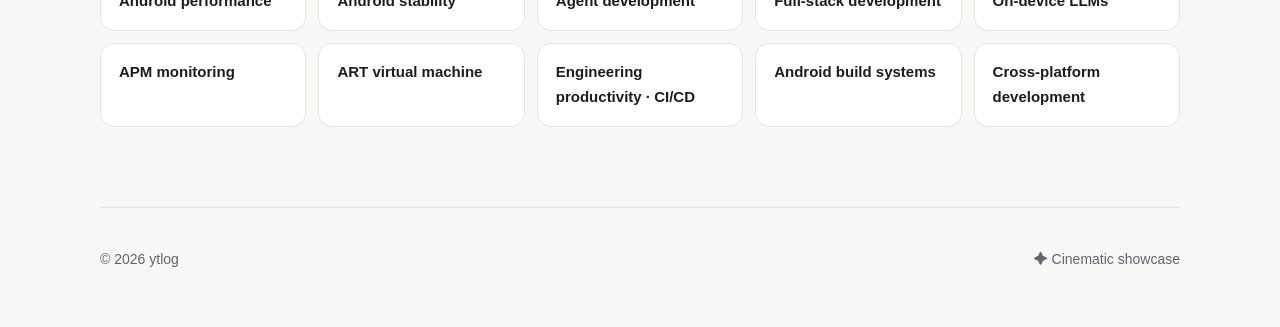
==== commit 11335237: "Align showcase wording with the overview and expand focus areas The showcase now reuses the overview" ====
--- a/index.html
+++ b/index.html
@@ -16,7 +16,7 @@
       if (t === "black" || t === "white") document.documentElement.dataset.theme = t;
     })();
   </script>
-  <link rel="stylesheet" href="style.css?v=3">
+  <link rel="stylesheet" href="style.css?v=4">
 </head>
 <body>
   <header class="topbar">
@@ -228,20 +228,18 @@
 
     <section id="focus" class="wrap section">
       <h2 class="section-title" data-i18n="focus.title">关注方向</h2>
-      <div class="focus-grid">
-        <div class="focus">
-          <h3 data-i18n="focus.a.t">Android 运行时</h3>
-          <p data-i18n="focus.a.d">ART 内部机制、JVMTI、类加载与重定义、Native Hook</p>
-        </div>
-        <div class="focus">
-          <h3 data-i18n="focus.b.t">开发者工具</h3>
-          <p data-i18n="focus.b.d">热重载、调试辅助，以及在真机上可复核的验证流程</p>
-        </div>
-        <div class="focus">
-          <h3 data-i18n="focus.c.t">端侧智能体</h3>
-          <p data-i18n="focus.c.d">把 Code Agent 接入手机的屏幕、文件与应用能力</p>
-        </div>
-      </div>
+      <ul class="focus-grid">
+        <li class="focus" data-i18n="focus.1">Android 性能优化</li>
+        <li class="focus" data-i18n="focus.2">Android 稳定性优化</li>
+        <li class="focus" data-i18n="focus.3">智能体开发</li>
+        <li class="focus" data-i18n="focus.4">全栈开发</li>
+        <li class="focus" data-i18n="focus.5">端侧大模型</li>
+        <li class="focus" data-i18n="focus.6">APM 监控</li>
+        <li class="focus" data-i18n="focus.7">ART 虚拟机</li>
+        <li class="focus" data-i18n="focus.8">研发效能 · CI/CD</li>
+        <li class="focus" data-i18n="focus.9">Android 编译构建</li>
+        <li class="focus" data-i18n="focus.10">跨端开发</li>
+      </ul>
     </section>
   </main>
 
@@ -250,6 +248,6 @@
     <a href="showcase.html"><span aria-hidden="true">✦</span> <span data-i18n="footer.showcase">沉浸版作品集</span></a>
   </footer>
 
-  <script src="main.js?v=3"></script>
+  <script src="main.js?v=4"></script>
 </body>
 </html>
--- a/style.css
+++ b/style.css
@@ -159,10 +159,8 @@
 .flow li:nth-child(3) { background: #2f6fe433; color: #b9cdff; }
 
 /* focus */
-.focus-grid { display: grid; grid-template-columns: repeat(3, 1fr); gap: 16px; }
-.focus { padding: 22px; background: var(--surface); border: 1px solid var(--line); border-radius: var(--radius); }
-.focus h3 { margin: 0 0 6px; font-size: 17px; }
-.focus p { margin: 0; color: var(--muted); font-size: 15px; }
+.focus-grid { display: grid; grid-template-columns: repeat(5, 1fr); gap: 12px; margin: 0; padding: 0; list-style: none; }
+.focus { padding: 16px 18px; background: var(--surface); border: 1px solid var(--line); border-radius: var(--radius); font-size: 15px; font-weight: 600; }
 
 .footer {
   display: flex; justify-content: space-between; gap: 16px; flex-wrap: wrap;
@@ -175,7 +173,8 @@
 @media (max-width: 860px) {
   .project { grid-template-columns: 1fr; gap: 28px; padding: 24px; }
   .project:nth-of-type(even) .project-visual { order: 0; }
-  .focus-grid, .glance { grid-template-columns: 1fr; }
+  .glance { grid-template-columns: 1fr; }
+  .focus-grid { grid-template-columns: repeat(2, 1fr); }
 }
 
 @media (max-width: 560px) {
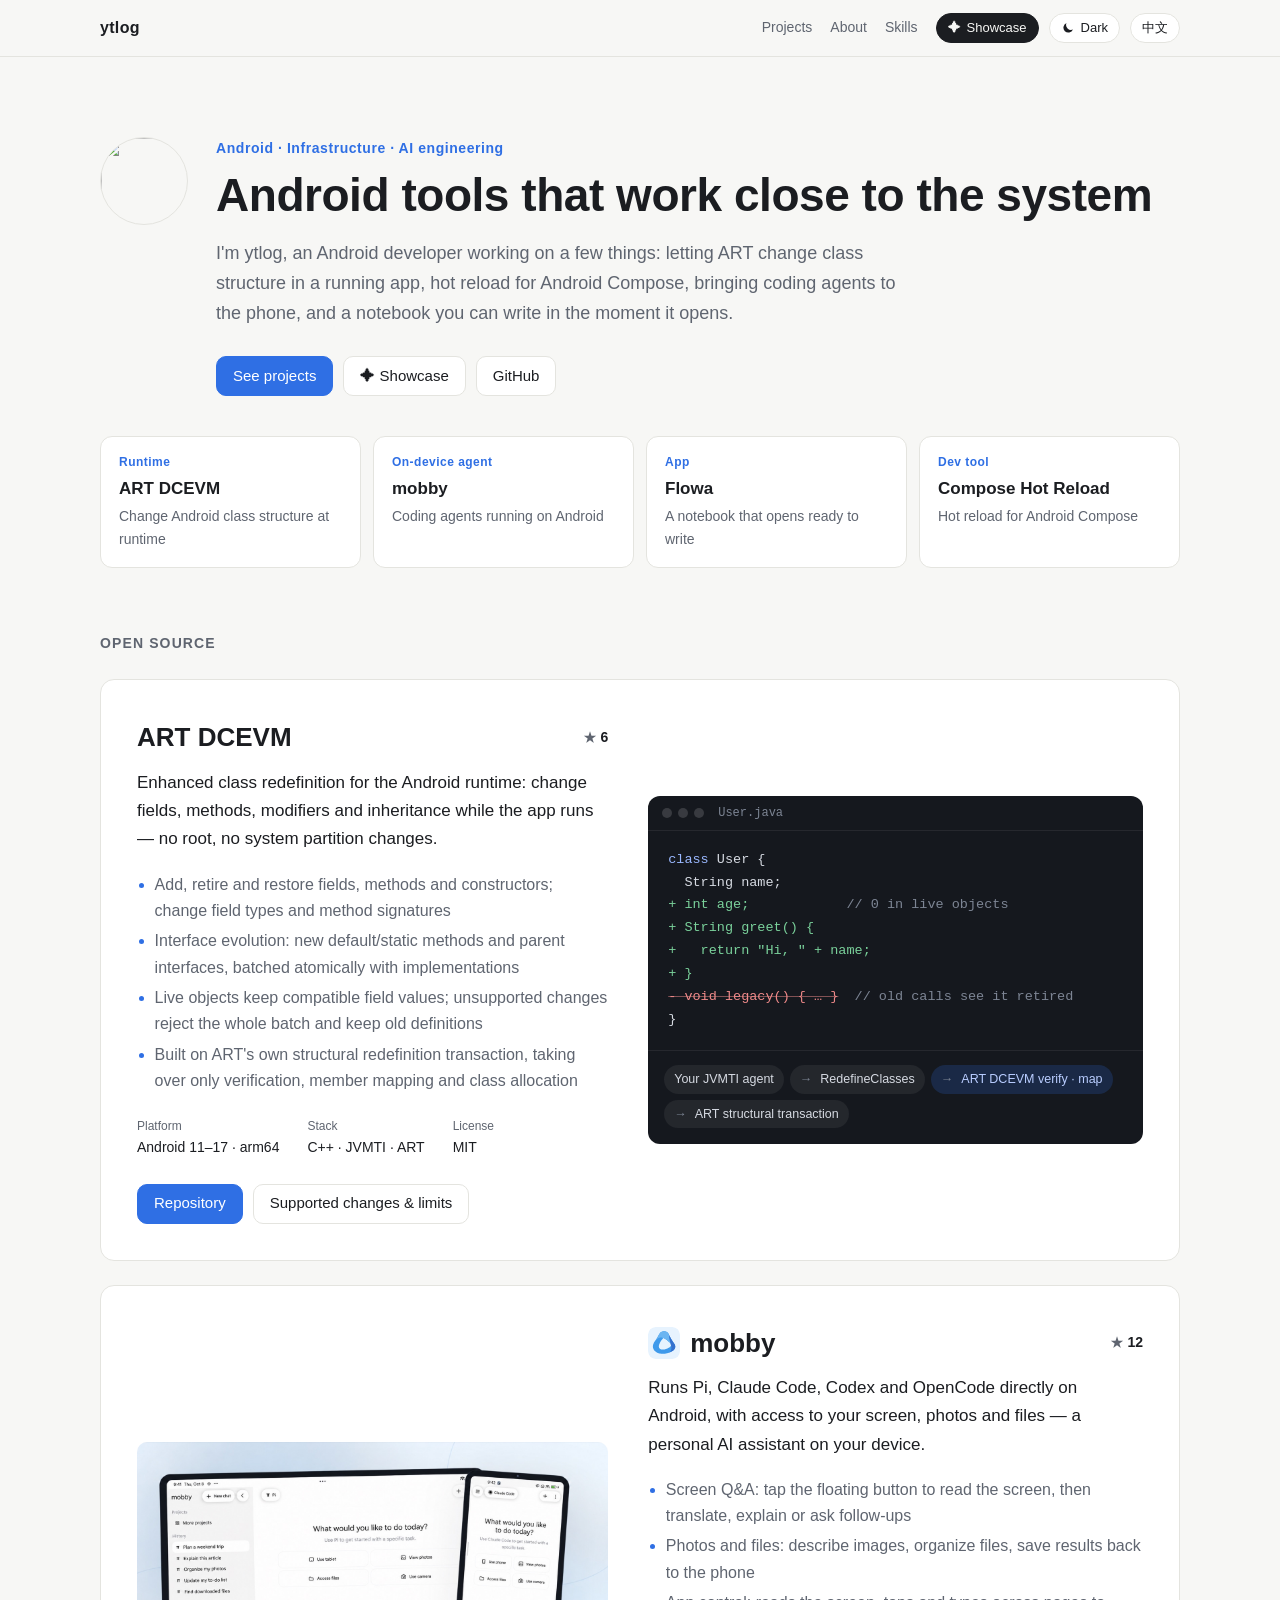
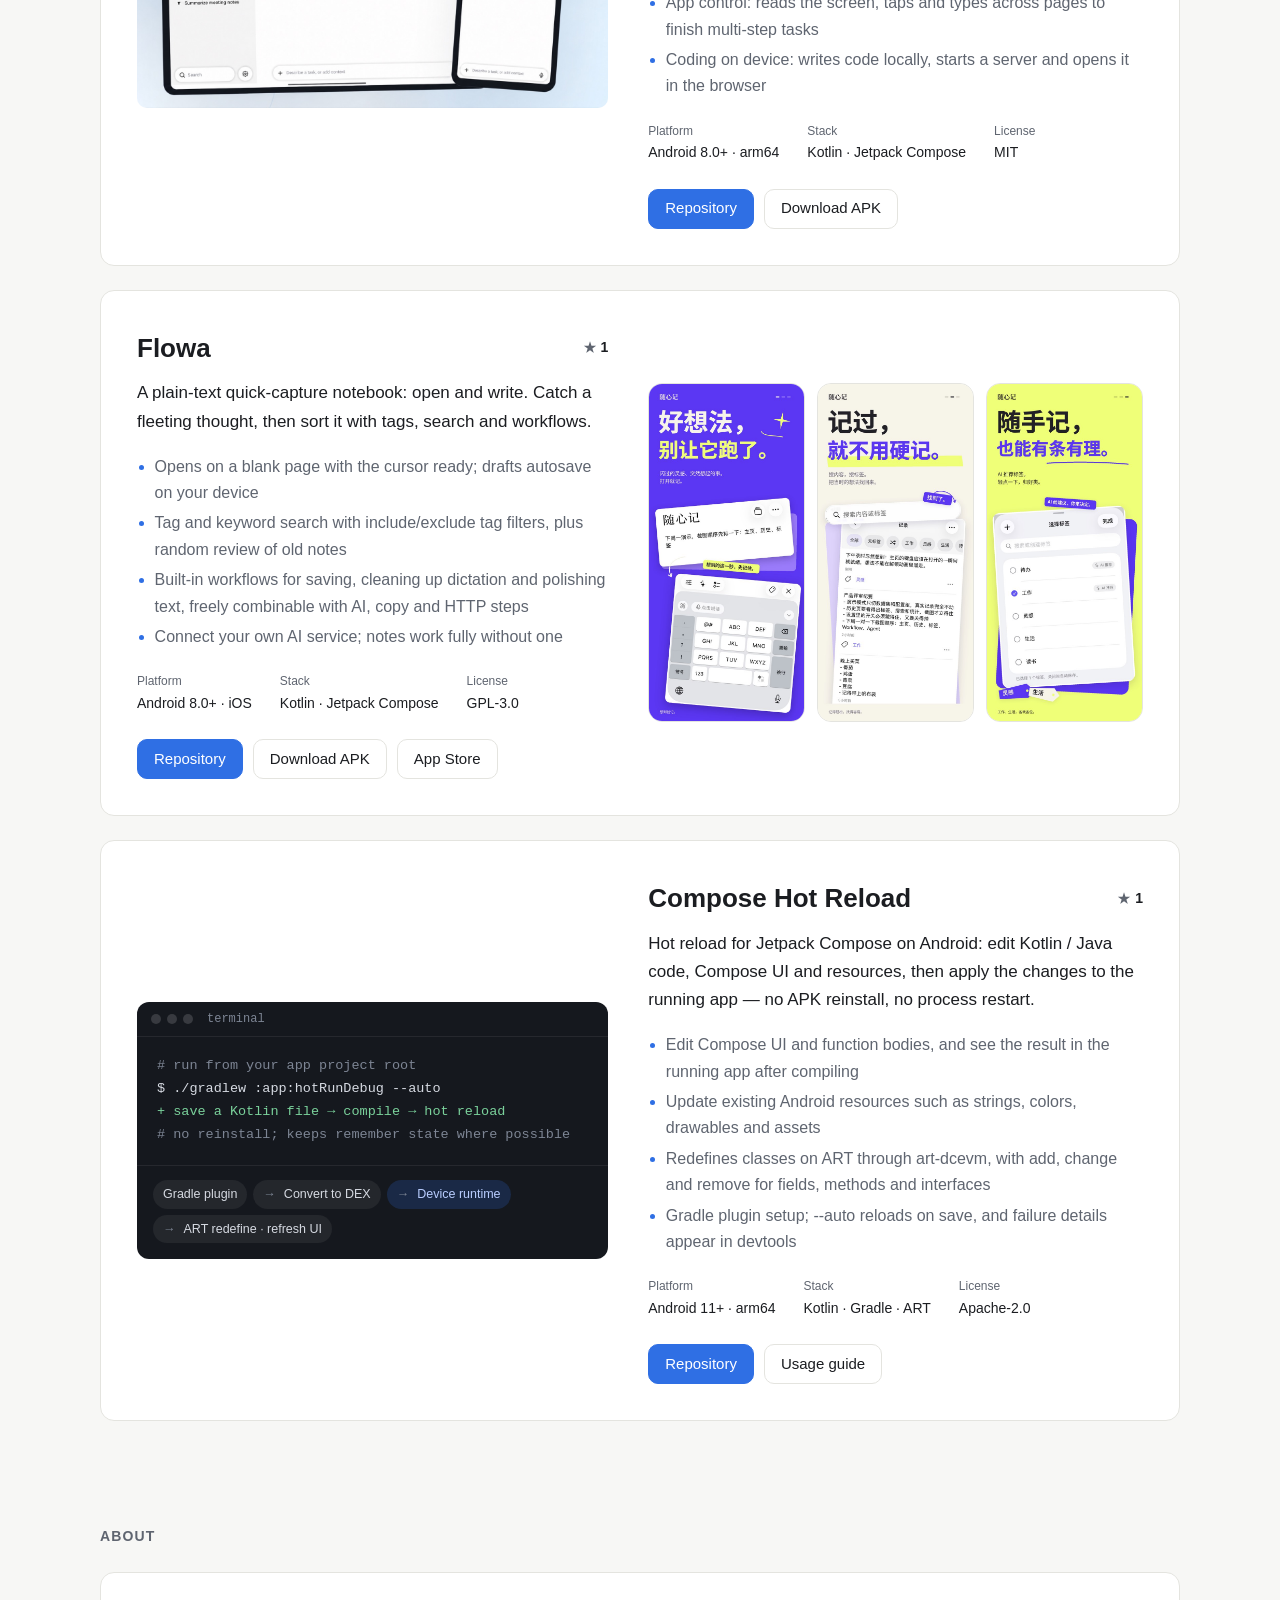
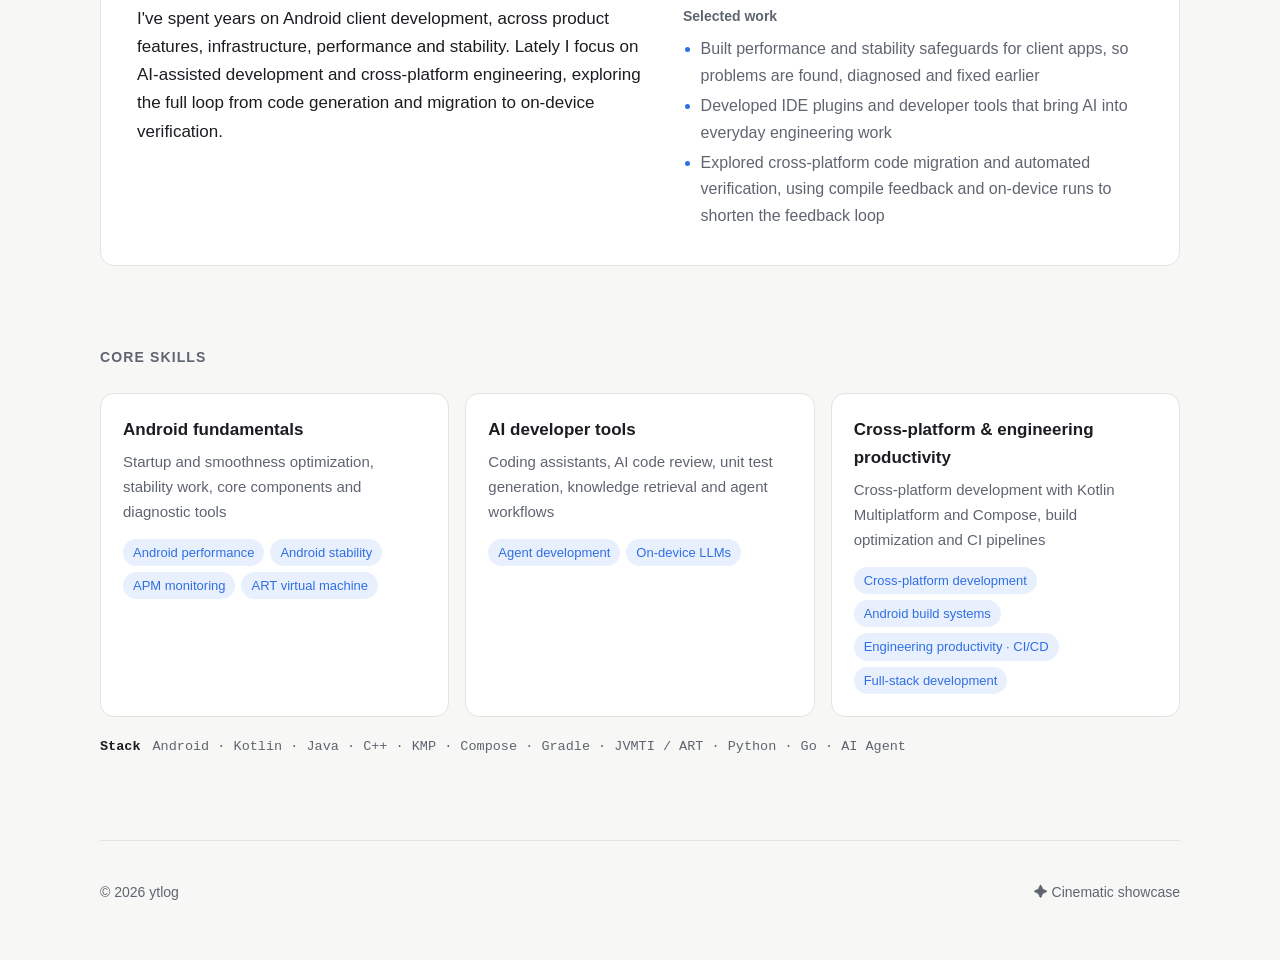
==== commit 80f6a704: "Add about section and group focus areas into core skills Both pages gain a short, de-identified back" ====
--- a/index.html
+++ b/index.html
@@ -16,7 +16,7 @@
       if (t === "black" || t === "white") document.documentElement.dataset.theme = t;
     })();
   </script>
-  <link rel="stylesheet" href="style.css?v=4">
+  <link rel="stylesheet" href="style.css?v=5">
 </head>
 <body>
   <header class="topbar">
@@ -24,7 +24,8 @@
       <a class="brand" href="#top">ytlog</a>
       <nav class="nav">
         <a class="nav-text" href="#projects" data-i18n="nav.projects">作品</a>
-        <a class="nav-text" href="#focus" data-i18n="nav.focus">方向</a>
+        <a class="nav-text" href="#about" data-i18n="nav.about">关于</a>
+        <a class="nav-text" href="#skills" data-i18n="nav.skills">能力</a>
         <a class="chip showcase-link" href="showcase.html"><span aria-hidden="true">✦</span><span data-i18n="nav.showcase">沉浸版</span></a>
         <button class="chip" id="theme-toggle" type="button" aria-label="Toggle dark mode">
           <svg class="i-moon" viewBox="0 0 24 24" aria-hidden="true"><path d="M20.5 14.6A8.5 8.5 0 0 1 9.4 3.5a8.5 8.5 0 1 0 11.1 11.1z"/></svg>
@@ -40,7 +41,7 @@
     <section class="hero wrap">
       <img class="avatar" src="https://github.com/ytlog.png?size=192" alt="" width="88" height="88">
       <div>
-        <p class="eyebrow" data-i18n="hero.eyebrow">Android · 运行时 · 端侧 AI</p>
+        <p class="eyebrow" data-i18n="hero.eyebrow">Android · 基础架构 · AI 工程化</p>
         <h1 data-i18n="hero.title">做贴近系统的 Android 工具</h1>
         <p class="lede" data-i18n="hero.lede">我是 ytlog，一名 Android 开发者。正在做几件事：让 ART 支持运行中修改类结构，为 Android Compose 带来热重载，把 Code Agent 搬到手机上，以及一款打开即写的速记应用。</p>
         <div class="hero-links">
@@ -226,20 +227,54 @@
       </article>
     </section>
 
-    <section id="focus" class="wrap section">
-      <h2 class="section-title" data-i18n="focus.title">关注方向</h2>
-      <ul class="focus-grid">
-        <li class="focus" data-i18n="focus.1">Android 性能优化</li>
-        <li class="focus" data-i18n="focus.2">Android 稳定性优化</li>
-        <li class="focus" data-i18n="focus.3">智能体开发</li>
-        <li class="focus" data-i18n="focus.4">全栈开发</li>
-        <li class="focus" data-i18n="focus.5">端侧大模型</li>
-        <li class="focus" data-i18n="focus.6">APM 监控</li>
-        <li class="focus" data-i18n="focus.7">ART 虚拟机</li>
-        <li class="focus" data-i18n="focus.8">研发效能 · CI/CD</li>
-        <li class="focus" data-i18n="focus.9">Android 编译构建</li>
-        <li class="focus" data-i18n="focus.10">跨端开发</li>
-      </ul>
+    <section id="about" class="wrap section">
+      <h2 class="section-title" data-i18n="about.title">关于</h2>
+      <div class="about">
+        <p class="about-body" data-i18n="about.body">长期专注 Android 客户端研发，经验覆盖业务开发、基础架构、性能优化与稳定性治理。近年来聚焦 AI 辅助研发与跨端工程，探索从代码生成、工程迁移到运行验证的完整研发流程。</p>
+        <div>
+          <h3 class="about-sub" data-i18n="about.practice">代表实践</h3>
+          <ul class="points">
+            <li data-i18n="about.p1">建设客户端性能与稳定性保障体系，让问题更早被发现、定位和修复</li>
+            <li data-i18n="about.p2">开发 IDE 插件与研发辅助工具，把 AI 能力融入日常开发流程</li>
+            <li data-i18n="about.p3">探索跨端代码迁移与自动化验证，用编译反馈和真机运行缩短修改后的反馈周期</li>
+          </ul>
+        </div>
+      </div>
+    </section>
+
+    <section id="skills" class="wrap section">
+      <h2 class="section-title" data-i18n="skills.title">核心能力</h2>
+      <div class="skill-grid">
+        <div class="skill">
+          <h3 data-i18n="skills.a.t">Android 基础技术</h3>
+          <p data-i18n="skills.a.d">启动与流畅性优化、稳定性治理、基础组件与诊断工具建设</p>
+          <ul class="tags">
+            <li data-i18n="focus.1">Android 性能优化</li>
+            <li data-i18n="focus.2">Android 稳定性优化</li>
+            <li data-i18n="focus.6">APM 监控</li>
+            <li data-i18n="focus.7">ART 虚拟机</li>
+          </ul>
+        </div>
+        <div class="skill">
+          <h3 data-i18n="skills.b.t">AI 研发工具</h3>
+          <p data-i18n="skills.b.d">编程助手、智能代码评审、单测生成、知识检索与 Agent 工作流</p>
+          <ul class="tags">
+            <li data-i18n="focus.3">智能体开发</li>
+            <li data-i18n="focus.5">端侧大模型</li>
+          </ul>
+        </div>
+        <div class="skill">
+          <h3 data-i18n="skills.c.t">跨端与工程效能</h3>
+          <p data-i18n="skills.c.d">Kotlin Multiplatform 与 Compose 跨端开发、构建优化与 CI 流程建设</p>
+          <ul class="tags">
+            <li data-i18n="focus.10">跨端开发</li>
+            <li data-i18n="focus.9">Android 编译构建</li>
+            <li data-i18n="focus.8">研发效能 · CI/CD</li>
+            <li data-i18n="focus.4">全栈开发</li>
+          </ul>
+        </div>
+      </div>
+      <p class="stack-line"><span data-i18n="skills.stack">技术栈</span>Android · Kotlin · Java · C++ · KMP · Compose · Gradle · JVMTI / ART · Python · Go · AI Agent</p>
     </section>
   </main>
 
@@ -248,6 +283,6 @@
     <a href="showcase.html"><span aria-hidden="true">✦</span> <span data-i18n="footer.showcase">沉浸版作品集</span></a>
   </footer>
 
-  <script src="main.js?v=4"></script>
+  <script src="main.js?v=5"></script>
 </body>
 </html>
--- a/style.css
+++ b/style.css
@@ -158,9 +158,19 @@
 .flow li + li::before { content: "→"; margin-right: 8px; color: var(--code-muted); }
 .flow li:nth-child(3) { background: #2f6fe433; color: #b9cdff; }
 
-/* focus */
-.focus-grid { display: grid; grid-template-columns: repeat(5, 1fr); gap: 12px; margin: 0; padding: 0; list-style: none; }
-.focus { padding: 16px 18px; background: var(--surface); border: 1px solid var(--line); border-radius: var(--radius); font-size: 15px; font-weight: 600; }
+/* about and skills */
+.about { display: grid; grid-template-columns: 1.1fr 1fr; gap: 40px; padding: 32px 36px; background: var(--surface); border: 1px solid var(--line); border-radius: var(--radius); }
+.about-body { margin: 0; font-size: 17px; }
+.about-sub { margin: 0 0 8px; font-size: 14px; color: var(--muted); }
+.about .points { margin: 0; }
+.skill-grid { display: grid; grid-template-columns: repeat(3, 1fr); gap: 16px; }
+.skill { padding: 22px; background: var(--surface); border: 1px solid var(--line); border-radius: var(--radius); }
+.skill h3 { margin: 0 0 6px; font-size: 17px; }
+.skill p { margin: 0 0 14px; color: var(--muted); font-size: 15px; }
+.tags { display: flex; flex-wrap: wrap; gap: 6px; margin: 0; padding: 0; list-style: none; }
+.tags li { padding: 3px 10px; border-radius: 999px; font-size: 13px; color: var(--accent); background: color-mix(in srgb, var(--accent) 10%, transparent); }
+.stack-line { margin: 18px 0 0; color: var(--muted); font: 13.5px/1.8 var(--mono); }
+.stack-line span { margin-right: 12px; font-family: inherit; color: var(--text); font-weight: 600; }
 
 .footer {
   display: flex; justify-content: space-between; gap: 16px; flex-wrap: wrap;
@@ -174,7 +184,8 @@
   .project { grid-template-columns: 1fr; gap: 28px; padding: 24px; }
   .project:nth-of-type(even) .project-visual { order: 0; }
   .glance { grid-template-columns: 1fr; }
-  .focus-grid { grid-template-columns: repeat(2, 1fr); }
+  .about, .skill-grid { grid-template-columns: 1fr; }
+  .about { gap: 20px; padding: 24px; }
 }
 
 @media (max-width: 560px) {
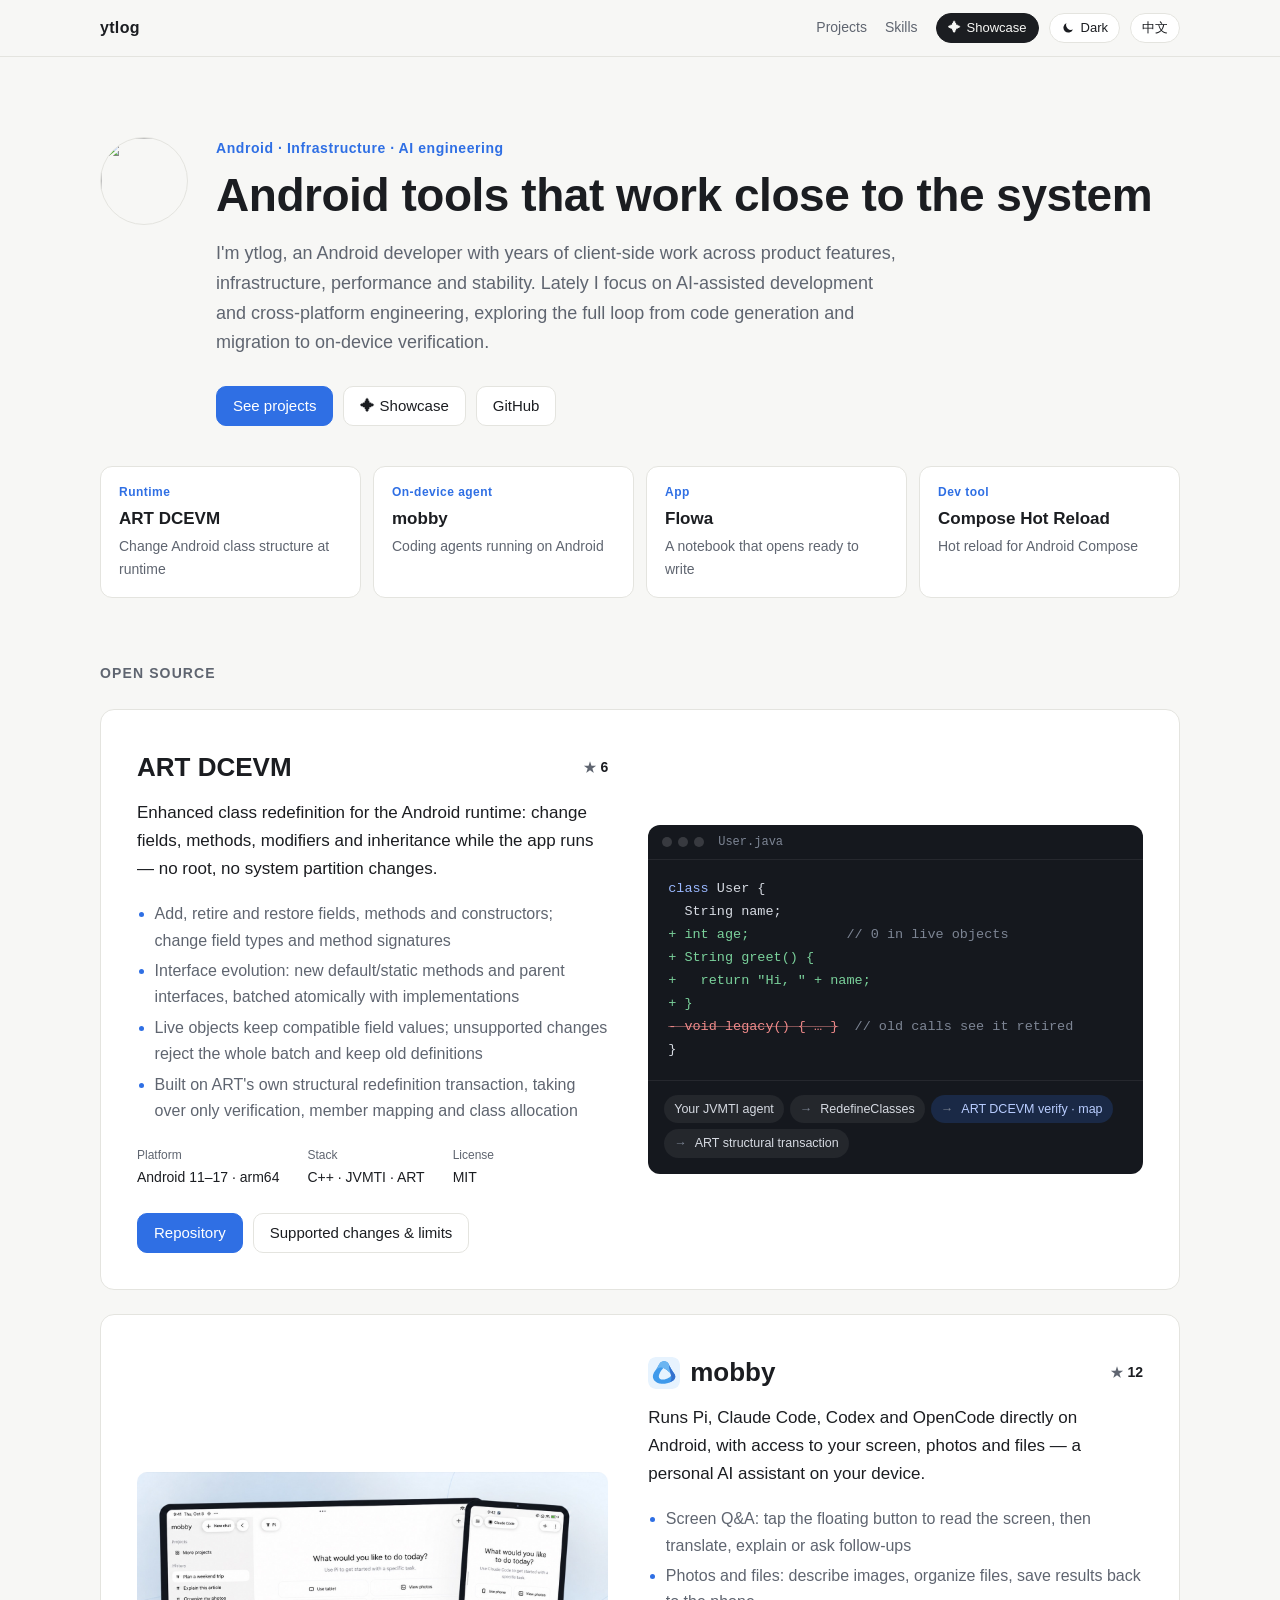
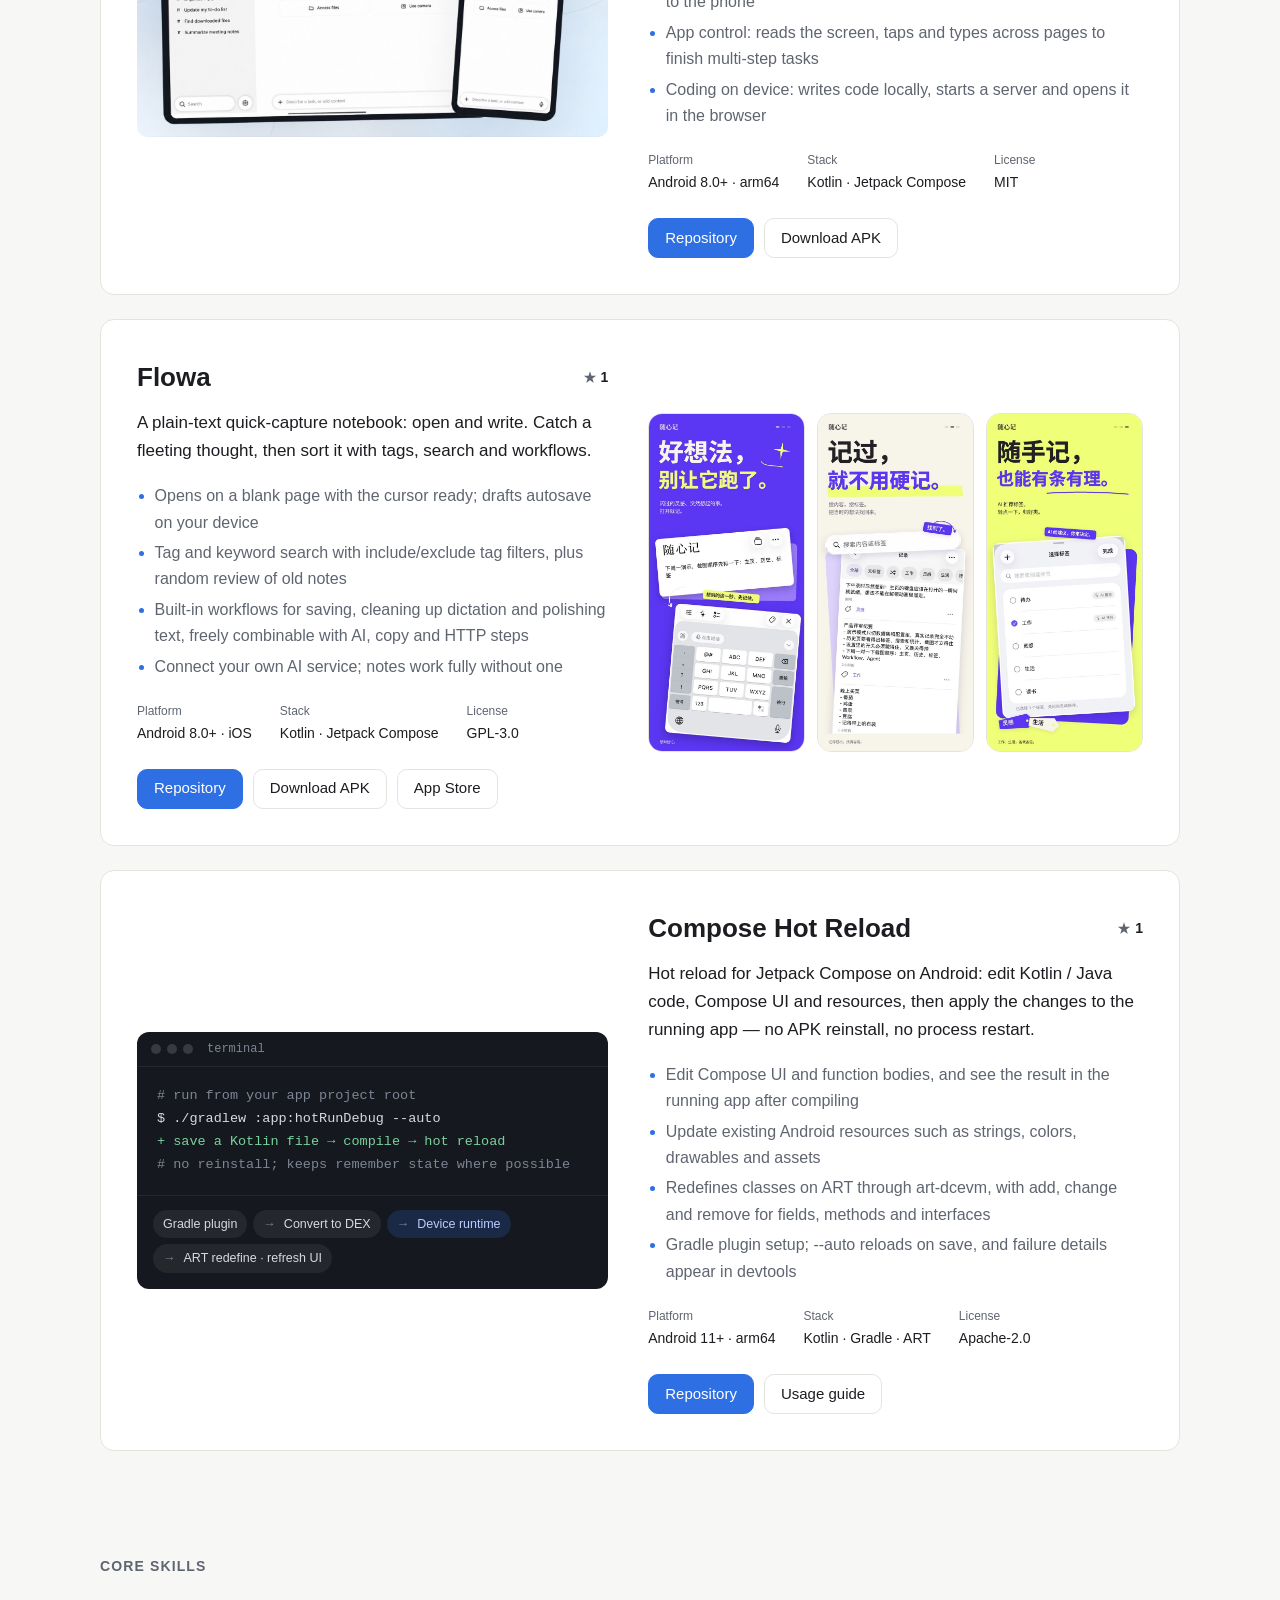
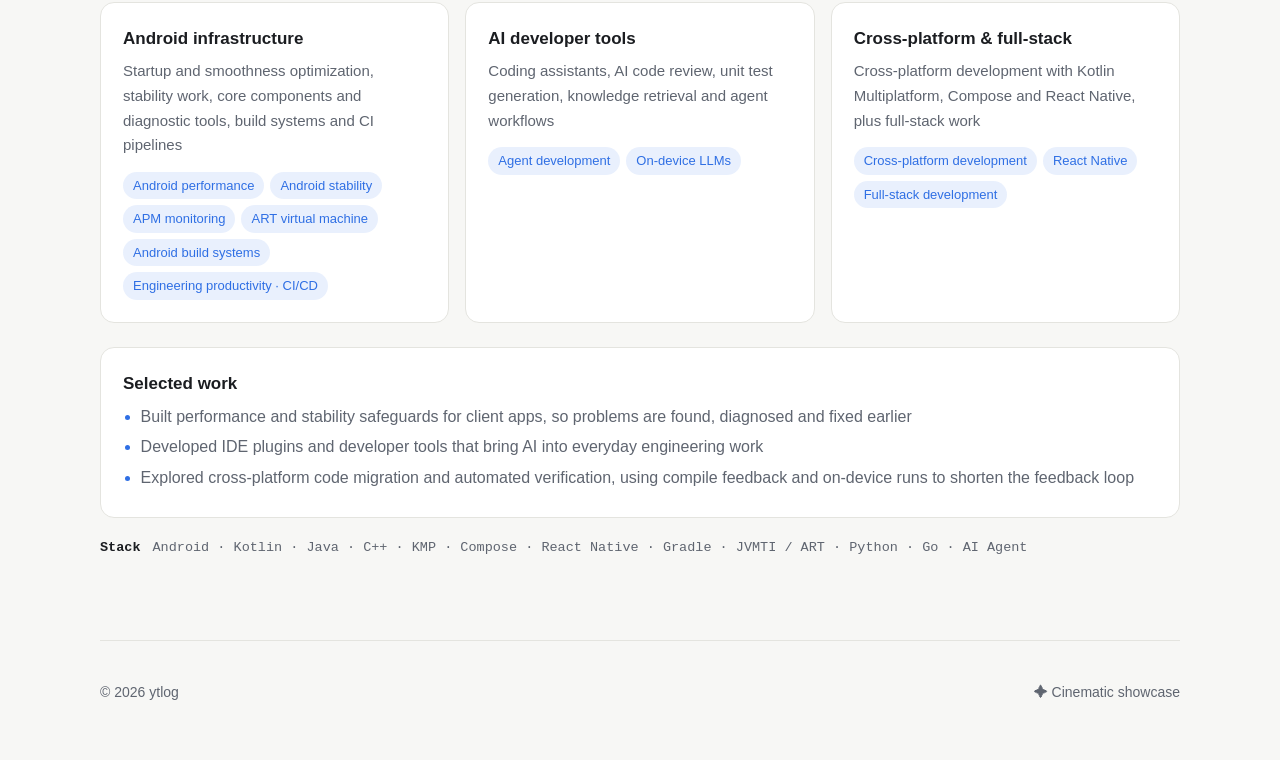
==== commit 1ec70e50: "Move the background into the intro and regroup core skills The hero and cover intros now carry the b" ====
--- a/index.html
+++ b/index.html
@@ -16,7 +16,7 @@
       if (t === "black" || t === "white") document.documentElement.dataset.theme = t;
     })();
   </script>
-  <link rel="stylesheet" href="style.css?v=5">
+  <link rel="stylesheet" href="style.css?v=6">
 </head>
 <body>
   <header class="topbar">
@@ -24,7 +24,6 @@
       <a class="brand" href="#top">ytlog</a>
       <nav class="nav">
         <a class="nav-text" href="#projects" data-i18n="nav.projects">作品</a>
-        <a class="nav-text" href="#about" data-i18n="nav.about">关于</a>
         <a class="nav-text" href="#skills" data-i18n="nav.skills">能力</a>
         <a class="chip showcase-link" href="showcase.html"><span aria-hidden="true">✦</span><span data-i18n="nav.showcase">沉浸版</span></a>
         <button class="chip" id="theme-toggle" type="button" aria-label="Toggle dark mode">
@@ -43,7 +42,7 @@
       <div>
         <p class="eyebrow" data-i18n="hero.eyebrow">Android · 基础架构 · AI 工程化</p>
         <h1 data-i18n="hero.title">做贴近系统的 Android 工具</h1>
-        <p class="lede" data-i18n="hero.lede">我是 ytlog，一名 Android 开发者。正在做几件事：让 ART 支持运行中修改类结构，为 Android Compose 带来热重载，把 Code Agent 搬到手机上，以及一款打开即写的速记应用。</p>
+        <p class="lede" data-i18n="hero.lede">我是 ytlog，一名 Android 开发者，长期专注客户端研发，经验覆盖业务开发、基础架构、性能优化与稳定性治理。近年来聚焦 AI 辅助研发与跨端工程，探索从代码生成、工程迁移到运行验证的完整研发流程。</p>
         <div class="hero-links">
           <a class="btn primary" href="#projects" data-i18n="hero.cta">看作品</a>
           <a class="btn" href="showcase.html"><span aria-hidden="true">✦</span>&nbsp;<span data-i18n="hero.showcase">沉浸版</span></a>
@@ -227,32 +226,19 @@
       </article>
     </section>
 
-    <section id="about" class="wrap section">
-      <h2 class="section-title" data-i18n="about.title">关于</h2>
-      <div class="about">
-        <p class="about-body" data-i18n="about.body">长期专注 Android 客户端研发，经验覆盖业务开发、基础架构、性能优化与稳定性治理。近年来聚焦 AI 辅助研发与跨端工程，探索从代码生成、工程迁移到运行验证的完整研发流程。</p>
-        <div>
-          <h3 class="about-sub" data-i18n="about.practice">代表实践</h3>
-          <ul class="points">
-            <li data-i18n="about.p1">建设客户端性能与稳定性保障体系，让问题更早被发现、定位和修复</li>
-            <li data-i18n="about.p2">开发 IDE 插件与研发辅助工具，把 AI 能力融入日常开发流程</li>
-            <li data-i18n="about.p3">探索跨端代码迁移与自动化验证，用编译反馈和真机运行缩短修改后的反馈周期</li>
-          </ul>
-        </div>
-      </div>
-    </section>
-
     <section id="skills" class="wrap section">
       <h2 class="section-title" data-i18n="skills.title">核心能力</h2>
       <div class="skill-grid">
         <div class="skill">
-          <h3 data-i18n="skills.a.t">Android 基础技术</h3>
-          <p data-i18n="skills.a.d">启动与流畅性优化、稳定性治理、基础组件与诊断工具建设</p>
+          <h3 data-i18n="skills.a.t">Android 基础架构</h3>
+          <p data-i18n="skills.a.d">启动与流畅性优化、稳定性治理、基础组件与诊断工具、编译构建与 CI 流程建设</p>
           <ul class="tags">
             <li data-i18n="focus.1">Android 性能优化</li>
             <li data-i18n="focus.2">Android 稳定性优化</li>
             <li data-i18n="focus.6">APM 监控</li>
             <li data-i18n="focus.7">ART 虚拟机</li>
+            <li data-i18n="focus.9">Android 编译构建</li>
+            <li data-i18n="focus.8">研发效能 · CI/CD</li>
           </ul>
         </div>
         <div class="skill">
@@ -264,17 +250,24 @@
           </ul>
         </div>
         <div class="skill">
-          <h3 data-i18n="skills.c.t">跨端与工程效能</h3>
-          <p data-i18n="skills.c.d">Kotlin Multiplatform 与 Compose 跨端开发、构建优化与 CI 流程建设</p>
+          <h3 data-i18n="skills.c.t">跨端与全栈</h3>
+          <p data-i18n="skills.c.d">Kotlin Multiplatform、Compose 与 React Native 跨端开发，以及全栈开发</p>
           <ul class="tags">
             <li data-i18n="focus.10">跨端开发</li>
-            <li data-i18n="focus.9">Android 编译构建</li>
-            <li data-i18n="focus.8">研发效能 · CI/CD</li>
+            <li>React Native</li>
             <li data-i18n="focus.4">全栈开发</li>
           </ul>
         </div>
       </div>
-      <p class="stack-line"><span data-i18n="skills.stack">技术栈</span>Android · Kotlin · Java · C++ · KMP · Compose · Gradle · JVMTI / ART · Python · Go · AI Agent</p>
+      <div class="practice">
+        <h3 data-i18n="about.practice">代表实践</h3>
+        <ul class="points">
+          <li data-i18n="about.p1">建设客户端性能与稳定性保障体系，让问题更早被发现、定位和修复</li>
+          <li data-i18n="about.p2">开发 IDE 插件与研发辅助工具，把 AI 能力融入日常开发流程</li>
+          <li data-i18n="about.p3">探索跨端代码迁移与自动化验证，用编译反馈和真机运行缩短修改后的反馈周期</li>
+        </ul>
+      </div>
+      <p class="stack-line"><span data-i18n="skills.stack">技术栈</span>Android · Kotlin · Java · C++ · KMP · Compose · React Native · Gradle · JVMTI / ART · Python · Go · AI Agent</p>
     </section>
   </main>
 
@@ -283,6 +276,6 @@
     <a href="showcase.html"><span aria-hidden="true">✦</span> <span data-i18n="footer.showcase">沉浸版作品集</span></a>
   </footer>
 
-  <script src="main.js?v=5"></script>
+  <script src="main.js?v=6"></script>
 </body>
 </html>
--- a/style.css
+++ b/style.css
@@ -158,17 +158,16 @@
 .flow li + li::before { content: "→"; margin-right: 8px; color: var(--code-muted); }
 .flow li:nth-child(3) { background: #2f6fe433; color: #b9cdff; }
 
-/* about and skills */
-.about { display: grid; grid-template-columns: 1.1fr 1fr; gap: 40px; padding: 32px 36px; background: var(--surface); border: 1px solid var(--line); border-radius: var(--radius); }
-.about-body { margin: 0; font-size: 17px; }
-.about-sub { margin: 0 0 8px; font-size: 14px; color: var(--muted); }
-.about .points { margin: 0; }
+/* skills */
 .skill-grid { display: grid; grid-template-columns: repeat(3, 1fr); gap: 16px; }
 .skill { padding: 22px; background: var(--surface); border: 1px solid var(--line); border-radius: var(--radius); }
 .skill h3 { margin: 0 0 6px; font-size: 17px; }
 .skill p { margin: 0 0 14px; color: var(--muted); font-size: 15px; }
 .tags { display: flex; flex-wrap: wrap; gap: 6px; margin: 0; padding: 0; list-style: none; }
 .tags li { padding: 3px 10px; border-radius: 999px; font-size: 13px; color: var(--accent); background: color-mix(in srgb, var(--accent) 10%, transparent); }
+.practice { margin-top: 24px; padding: 22px; background: var(--surface); border: 1px solid var(--line); border-radius: var(--radius); }
+.practice h3 { margin: 0 0 6px; font-size: 17px; }
+.practice .points { margin: 0; }
 .stack-line { margin: 18px 0 0; color: var(--muted); font: 13.5px/1.8 var(--mono); }
 .stack-line span { margin-right: 12px; font-family: inherit; color: var(--text); font-weight: 600; }
 
@@ -184,8 +183,7 @@
   .project { grid-template-columns: 1fr; gap: 28px; padding: 24px; }
   .project:nth-of-type(even) .project-visual { order: 0; }
   .glance { grid-template-columns: 1fr; }
-  .about, .skill-grid { grid-template-columns: 1fr; }
-  .about { gap: 20px; padding: 24px; }
+  .skill-grid { grid-template-columns: 1fr; }
 }
 
 @media (max-width: 560px) {
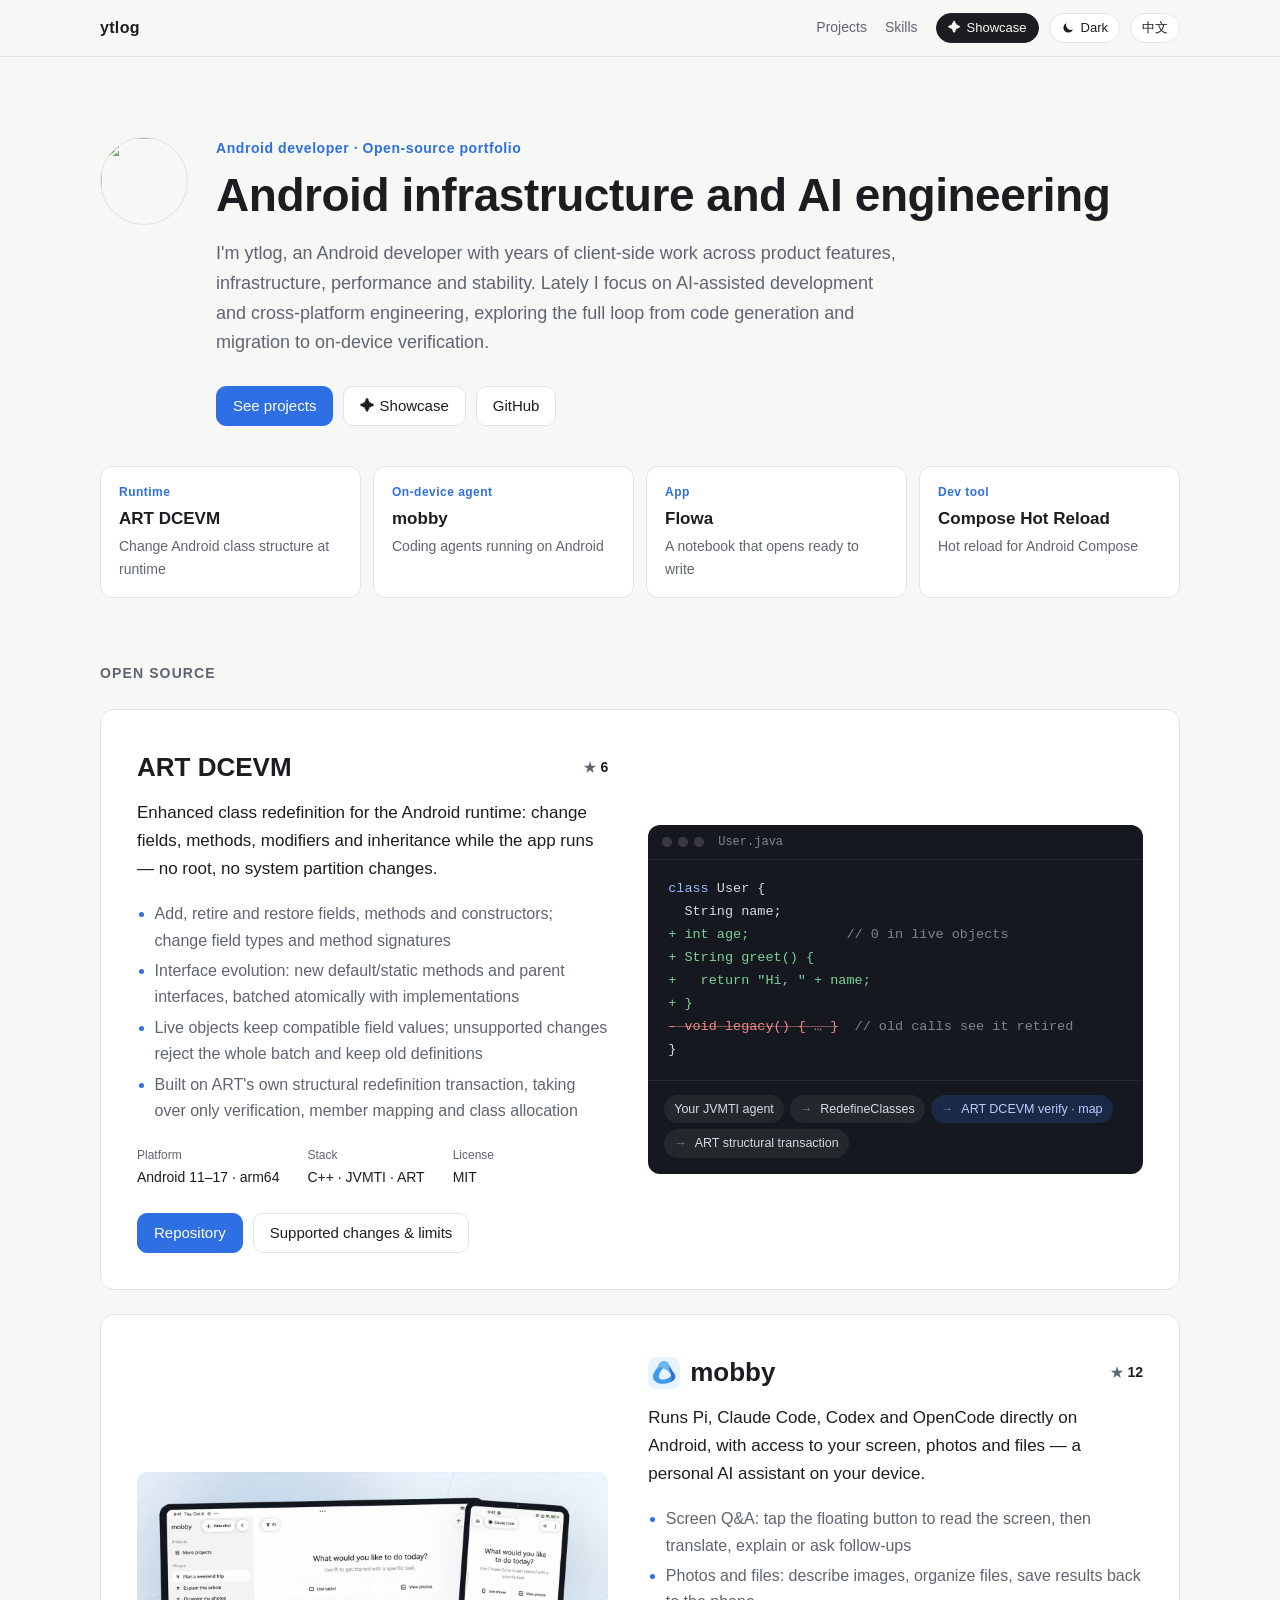
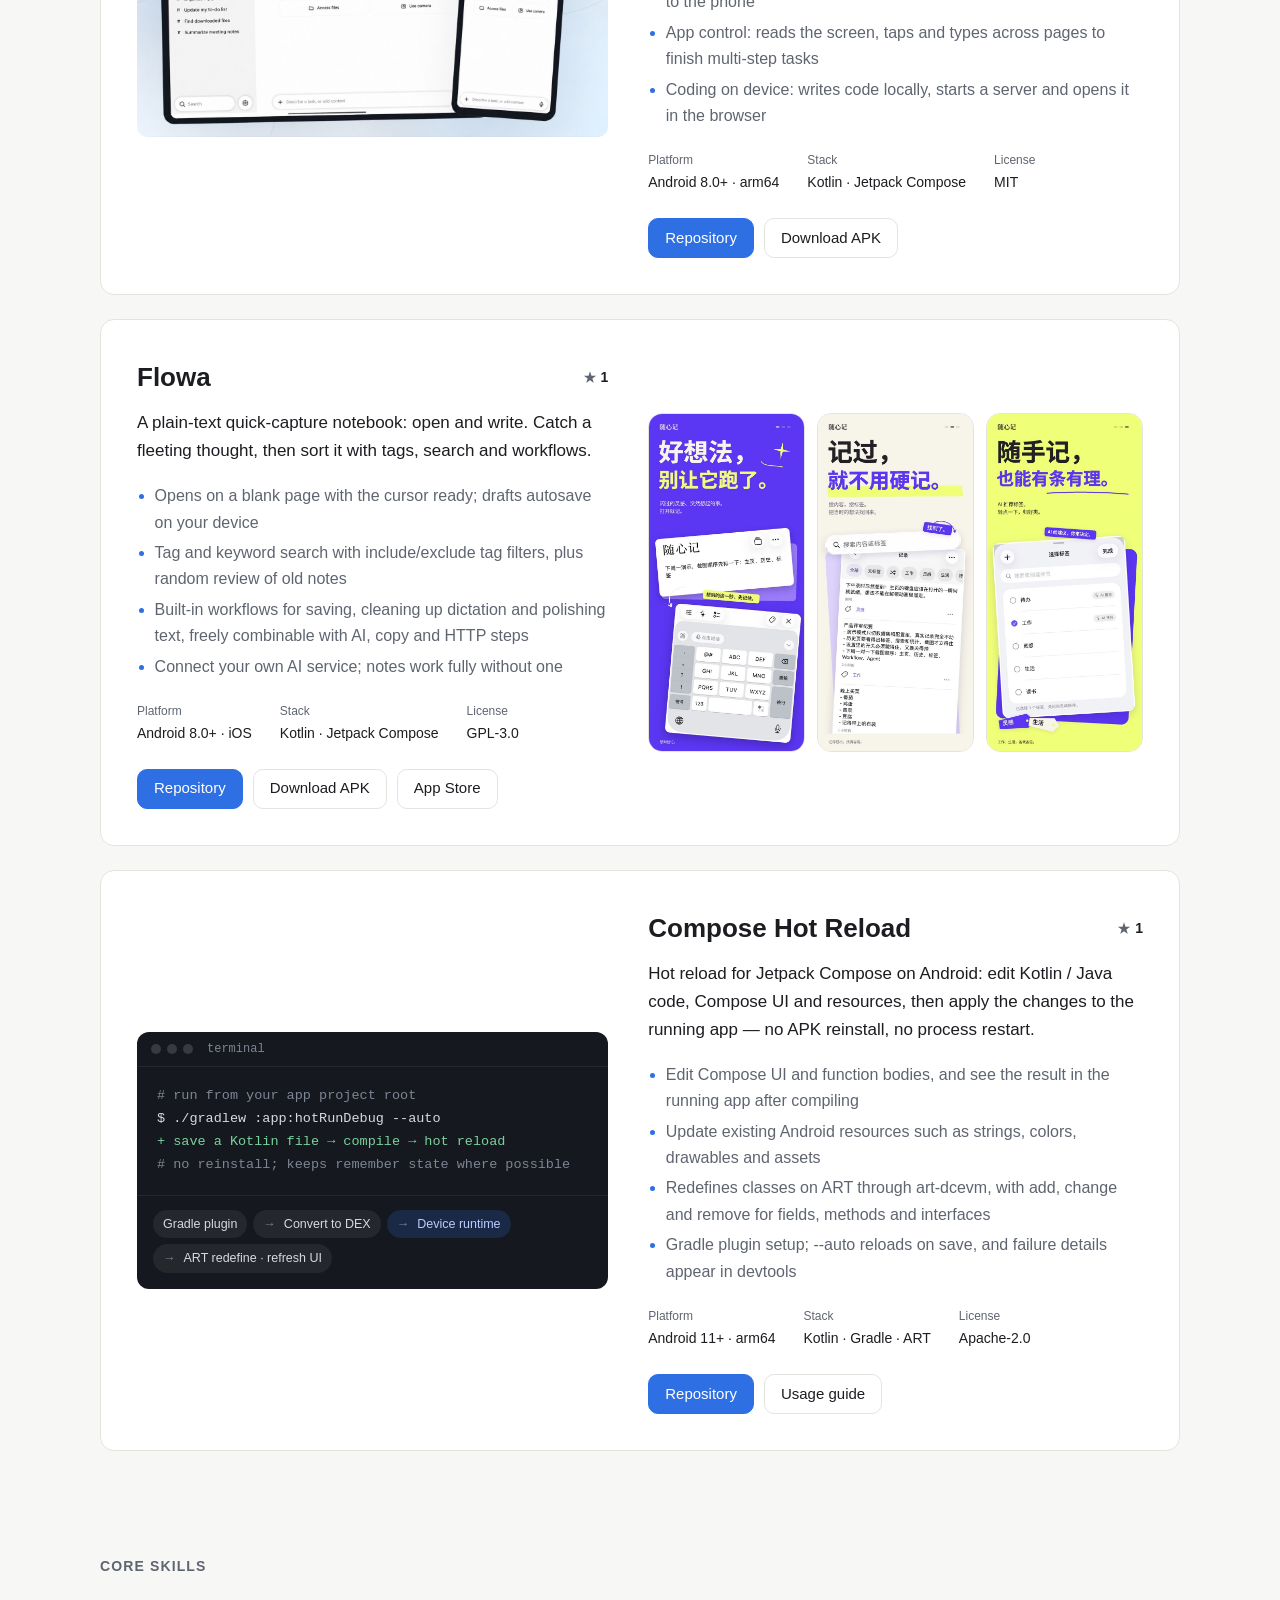
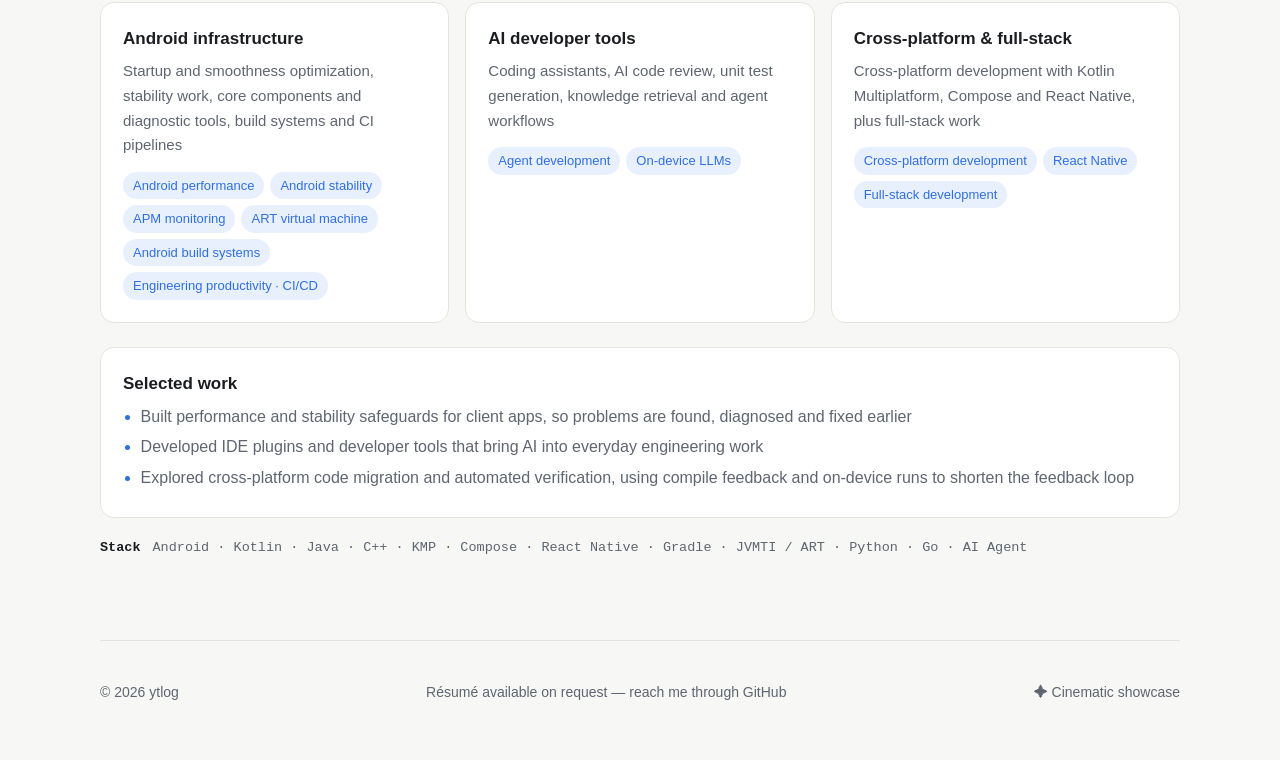
==== commit ce5b0352: "Align the title with the new positioning and add a share card The hero and cover title now read "And" ====
--- a/index.html
+++ b/index.html
@@ -4,10 +4,15 @@
   <meta charset="utf-8">
   <meta name="viewport" content="width=device-width, initial-scale=1">
   <title>ytlog · 作品集</title>
-  <meta name="description" content="ytlog 的开源作品：ART DCEVM（Android 运行时类结构热重定义）、mobby（在 Android 上运行 Code Agent）、随心记 Flowa（打开即写的速记应用）与 Compose Hot Reload（Android Compose 热重载）。">
-  <meta property="og:title" content="ytlog · Portfolio">
-  <meta property="og:description" content="ART DCEVM, mobby, Flowa and Compose Hot Reload — Android runtime, on-device agent, note-taking and hot reload projects.">
-  <meta property="og:image" content="https://ytlog.github.io/assets/mobby-poster-en.jpg">
+  <meta name="description" content="ytlog，Android 开发者，专注 Android 基础架构与 AI 工程化。开源作品：ART DCEVM、mobby、随心记 Flowa 与 Compose Hot Reload。">
+  <meta property="og:type" content="website">
+  <meta property="og:url" content="https://ytlog.github.io/">
+  <meta property="og:title" content="ytlog · Android infrastructure & AI engineering">
+  <meta property="og:description" content="Android developer focused on infrastructure, performance, stability and AI-assisted engineering. Open source: ART DCEVM, mobby, Flowa and Compose Hot Reload.">
+  <meta property="og:image" content="https://ytlog.github.io/assets/og-card.png">
+  <meta property="og:image:width" content="1200">
+  <meta property="og:image:height" content="630">
+  <meta name="twitter:card" content="summary_large_image">
   <link rel="icon" href="https://github.com/ytlog.png?size=64">
   <script>
     (function () {
@@ -16,7 +21,7 @@
       if (t === "black" || t === "white") document.documentElement.dataset.theme = t;
     })();
   </script>
-  <link rel="stylesheet" href="style.css?v=6">
+  <link rel="stylesheet" href="style.css?v=8">
 </head>
 <body>
   <header class="topbar">
@@ -40,8 +45,8 @@
     <section class="hero wrap">
       <img class="avatar" src="https://github.com/ytlog.png?size=192" alt="" width="88" height="88">
       <div>
-        <p class="eyebrow" data-i18n="hero.eyebrow">Android · 基础架构 · AI 工程化</p>
-        <h1 data-i18n="hero.title">做贴近系统的 Android 工具</h1>
+        <p class="eyebrow" data-i18n="hero.eyebrow">Android 开发者 · 开源作品集</p>
+        <h1 data-i18n="hero.title">Android 基础架构与 AI 工程化</h1>
         <p class="lede" data-i18n="hero.lede">我是 ytlog，一名 Android 开发者，长期专注客户端研发，经验覆盖业务开发、基础架构、性能优化与稳定性治理。近年来聚焦 AI 辅助研发与跨端工程，探索从代码生成、工程迁移到运行验证的完整研发流程。</p>
         <div class="hero-links">
           <a class="btn primary" href="#projects" data-i18n="hero.cta">看作品</a>
@@ -148,7 +153,7 @@
           </div>
         </div>
         <figure class="project-visual poster">
-          <img src="assets/mobby-poster-zh.jpg" data-src-zh="assets/mobby-poster-zh.jpg" data-src-en="assets/mobby-poster-en.jpg" alt="mobby 在 Android 平板与手机上" data-i18n-alt="mobby.alt" width="1400" height="788" loading="lazy">
+          <img src="assets/mobby-poster-zh.jpg" data-src-zh="assets/mobby-poster-zh.jpg" data-src-en="assets/mobby-poster-en.jpg" data-src-dark-zh="assets/mobby-devices-zh.webp?v=2" data-src-dark-en="assets/mobby-devices-en.webp?v=2" alt="mobby 在 Android 平板与手机上" data-i18n-alt="mobby.alt" width="1400" height="788" loading="lazy">
         </figure>
       </article>
 
@@ -273,9 +278,10 @@
 
   <footer class="wrap footer">
     <span>© 2026 ytlog</span>
+    <a href="https://github.com/ytlog" target="_blank" rel="noopener" data-i18n="footer.contact">简历可按需提供，欢迎通过 GitHub 联系</a>
     <a href="showcase.html"><span aria-hidden="true">✦</span> <span data-i18n="footer.showcase">沉浸版作品集</span></a>
   </footer>
 
-  <script src="main.js?v=6"></script>
+  <script src="main.js?v=7"></script>
 </body>
 </html>
--- a/style.css
+++ b/style.css
@@ -86,7 +86,7 @@
 .hero { display: flex; gap: 28px; align-items: flex-start; padding: 80px 0 40px; }
 .avatar { border-radius: 50%; border: 1px solid var(--line); flex: none; }
 .eyebrow { margin: 0 0 8px; color: var(--accent); font-size: 14px; font-weight: 600; letter-spacing: .04em; }
-h1 { margin: 0; font-size: clamp(30px, 5vw, 46px); line-height: 1.2; letter-spacing: -.01em; }
+h1 { margin: 0; font-size: clamp(30px, 5vw, 46px); line-height: 1.2; letter-spacing: -.01em; word-break: keep-all; text-wrap: balance; }
 .lede { max-width: 680px; margin: 16px 0 28px; color: var(--muted); font-size: 18px; }
 .hero-links, .project-links { display: flex; flex-wrap: wrap; gap: 10px; }
 
@@ -139,6 +139,7 @@
 
 .project-visual { margin: 0; min-width: 0; }
 .poster img { display: block; width: 100%; height: auto; border-radius: 10px; }
+.dark .poster img { border-radius: 0; filter: drop-shadow(0 18px 30px rgba(0, 0, 0, .45)); }
 .phones { display: grid; grid-template-columns: repeat(3, 1fr); gap: 12px; }
 .phones img { display: block; width: 100%; height: auto; border-radius: 14px; border: 1px solid var(--line); }
 
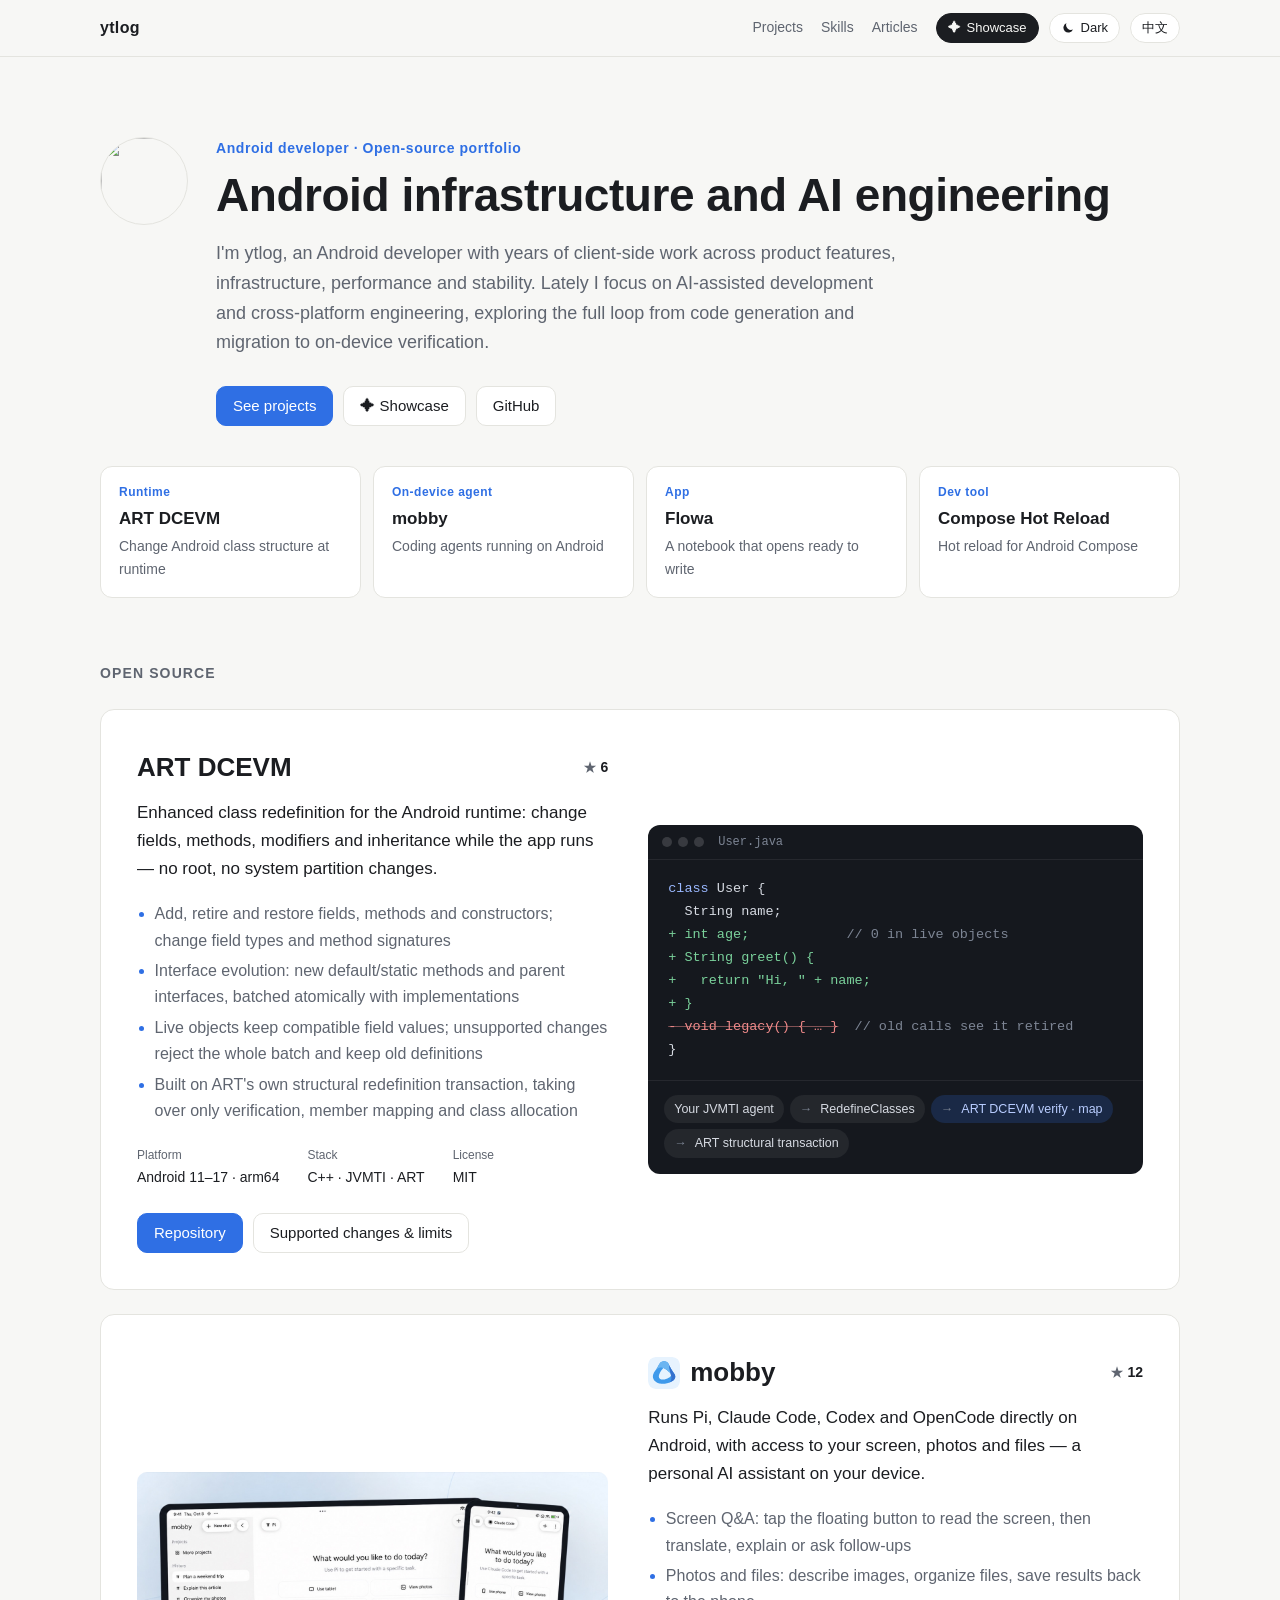
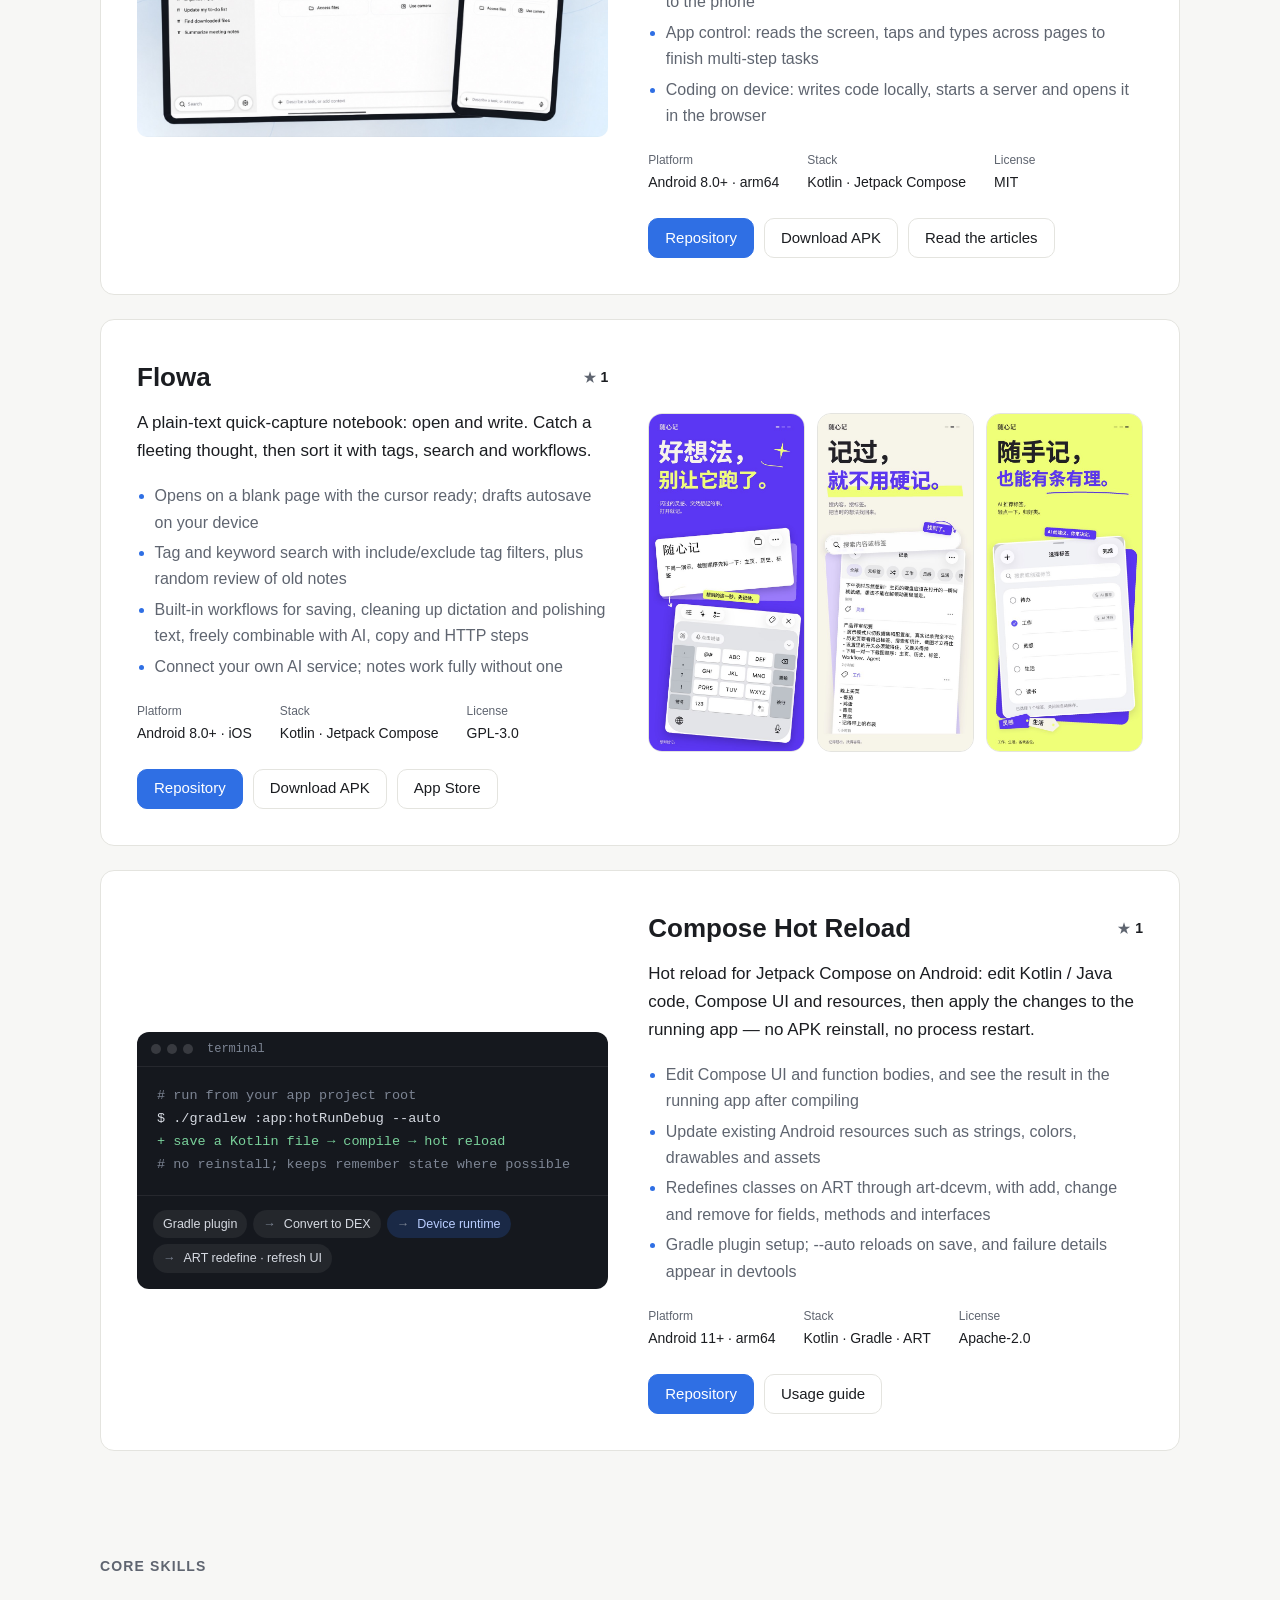
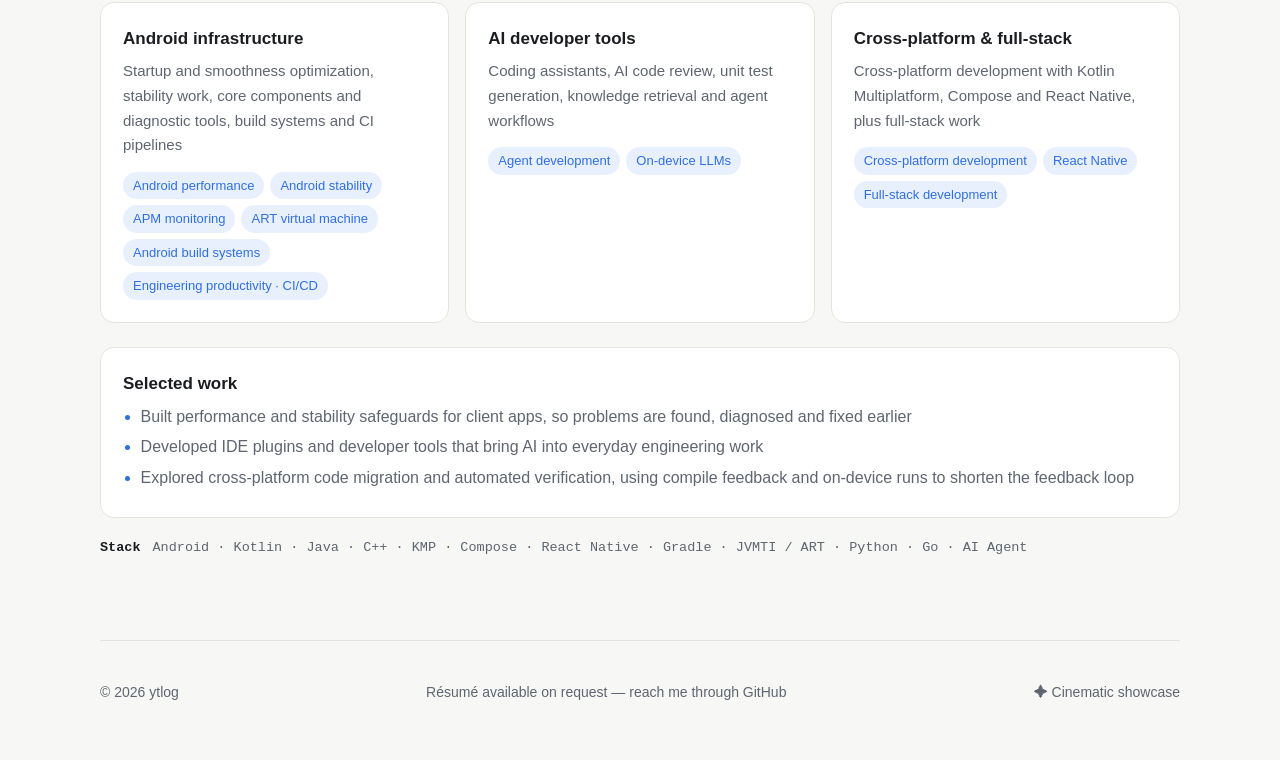
==== commit 5308abae: "Add an articles section with the first two mobby articles articles/ holds all articles, named <proje" ====
--- a/index.html
+++ b/index.html
@@ -30,6 +30,7 @@
       <nav class="nav">
         <a class="nav-text" href="#projects" data-i18n="nav.projects">作品</a>
         <a class="nav-text" href="#skills" data-i18n="nav.skills">能力</a>
+        <a class="nav-text" href="articles/" data-i18n="nav.articles">文章</a>
         <a class="chip showcase-link" href="showcase.html"><span aria-hidden="true">✦</span><span data-i18n="nav.showcase">沉浸版</span></a>
         <button class="chip" id="theme-toggle" type="button" aria-label="Toggle dark mode">
           <svg class="i-moon" viewBox="0 0 24 24" aria-hidden="true"><path d="M20.5 14.6A8.5 8.5 0 0 1 9.4 3.5a8.5 8.5 0 1 0 11.1 11.1z"/></svg>
@@ -150,6 +151,7 @@
           <div class="project-links">
             <a class="btn primary" href="https://github.com/ytlog/mobby" target="_blank" rel="noopener" data-i18n="links.repo">查看仓库</a>
             <a class="btn" href="https://github.com/ytlog/mobby/releases" target="_blank" rel="noopener" data-i18n="links.apk">下载 APK</a>
+            <a class="btn" href="articles/#mobby" data-i18n="links.articles">阅读文章</a>
           </div>
         </div>
         <figure class="project-visual poster">
